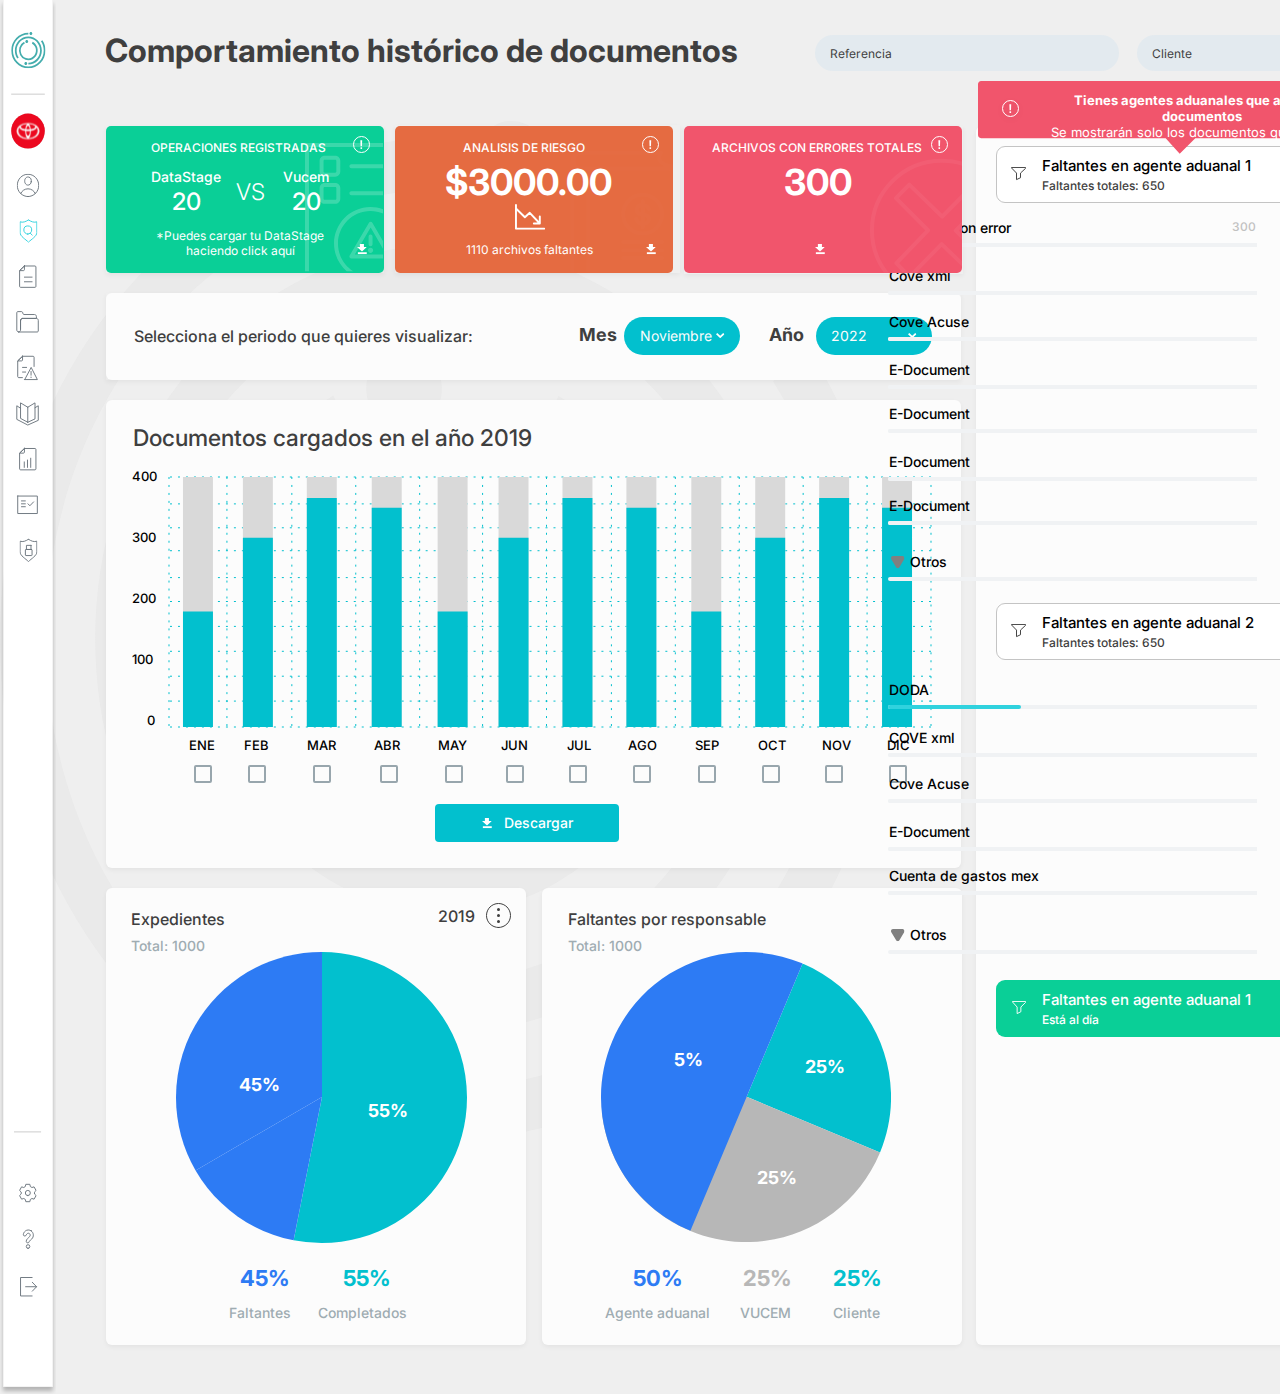
==== index.html @ d98078b0 "Updates" ====
<!DOCTYPE html><html><head><meta charset="utf-8"><meta name="viewport" content="initial-scale=1, width=device-width"><link rel="stylesheet" href="index.653c7f22.css"><link rel="stylesheet" href="index.390c871b.css"><link rel="stylesheet" href="https://fonts.googleapis.com/css2?family=Inter:wght@300;400;500;700&display=swap"></head><body> <div class="comportamiento-historico"> <img class="logo-fondo-icon" alt src="logo-fondo.e79cb5a1.svg"> <img class="moleculenavigation-drawer-icon" alt src="moleculenavigation-drawer.df54825b.svg"> <div class="rectangle-parent"> <div class="group-child"></div> <b class="mes">Mes</b> <div class="group-item"></div> <div class="group-inner"></div> <div class="noviembre">Noviembre</div> <img class="isolation-mode-icon" alt src="isolation-mode.5a60eb8f.svg"> <img class="isolation-mode-icon1" alt src="isolation-mode.5a60eb8f.svg"> <div class="div">2022</div> <b class="ao">Año</b> <div class="selecciona-el-periodo"> Selecciona el periodo que quieres visualizar: </div> </div> <div class="comportamiento-historico-child"></div> <div class="comportamiento-historico-item"></div> <div class="comportamiento-historico-inner"></div> <img class="group-icon" alt src="group-1000002364.824ec498.svg"> <div class="rectangle-div"></div> <div class="rectangle-group"> <div class="group-child1"></div> <img class="isolation-mode-icon2" alt src="isolation-mode1.f5ae2f3a.svg"> <img class="group-child2" alt src="group-1000002362.fb6d9d15.svg"> <div class="archivos-con-error">400</div> <div class="div2">300</div> <div class="div3">200</div> <div class="div4">100</div> <div class="div5">0</div> <div class="ene">ENE</div> <div class="feb">feb</div> <div class="mar">mar</div> <div class="abr">abr</div> <div class="may">may</div> <div class="descargar">Descargar</div> <div class="jun">jun</div> <div class="jul">jul</div> <div class="ago">ago</div> <div class="sep">sep</div> <div class="oct">oct</div> <div class="nov">nov</div> <div class="dic">dic</div> <div class="group-child3"></div> <div class="group-child4"></div> <div class="group-child5"></div> <div class="group-child6"></div> <div class="group-child7"></div> <div class="group-child8"></div> <div class="group-child9"></div> <div class="group-child10"></div> <div class="group-child11"></div> <div class="group-child12"></div> <div class="group-child13"></div> <div class="group-child14"></div> <div class="group-child15"></div> </div> <img class="isolation-mode-icon3" alt src="isolation-mode2.e21c428b.svg"> <b class="b">45%</b> <b class="b1">5%</b> <b class="b2">25%</b> <b class="b3">25%</b> <b class="b4">55%</b> <div class="parent"> <b class="b5">50%</b> <b class="b6">25%</b> <b class="b7">25%</b> <div class="agente-aduanal">Agente aduanal</div> <div class="vucem">VUCEM</div> <div class="cliente">Cliente</div> </div> <div class="group"> <b class="b8">45%</b> <b class="b9">55%</b> <div class="agente-aduanal">Faltantes</div> <div class="completados">Completados</div> </div> <div class="expedientes">Expedientes</div> <div class="faltantes-por-responsable">Faltantes por responsable</div> <div class="total-1000">Total: 1000</div> <div class="total-10001">Total: 1000</div> <div class="new-symbol-2-parent"> <img class="new-symbol-2" alt src="new-symbol-2.51bd54cf.svg"> <div class="div6">300</div> <div class="archivos-con-error-parent"> <div class="archivos-con-error">Archivos con error</div> <img class="vector-icon" alt src="vector-20.5d64fb43.svg"> <img class="group-child16" alt src="vector-21.d5eb3abe.svg"> </div> <div class="doda-parent"> <div class="archivos-con-error">DODA</div> <img class="vector-icon" alt src="vector-20.5d64fb43.svg"> <img class="group-child18" alt src="vector-211.3820659b.svg"> </div> <div class="cove-acuse-parent"> <div class="archivos-con-error">Cove Acuse</div> <img class="vector-icon" alt src="vector-20.5d64fb43.svg"> <img class="group-child16" alt src="vector-212.df379a11.svg"> </div> <div class="cove-acuse-group"> <div class="archivos-con-error">Cove Acuse</div> <img class="vector-icon" alt src="vector-20.5d64fb43.svg"> <img class="group-child16" alt src="vector-212.df379a11.svg"> </div> <div class="e-document-parent"> <div class="archivos-con-error">E-Document</div> <img class="vector-icon" alt src="vector-20.5d64fb43.svg"> <img class="group-child16" alt src="vector-212.df379a11.svg"> </div> <div class="cuenta-de-gastos-mex-parent"> <div class="archivos-con-error">Cuenta de gastos mex</div> <img class="vector-icon" alt src="vector-20.5d64fb43.svg"> <img class="group-child16" alt src="vector-212.df379a11.svg"> </div> <div class="e-document-group"> <div class="archivos-con-error">E-Document</div> <img class="vector-icon" alt src="vector-20.5d64fb43.svg"> <img class="group-child16" alt src="vector-212.df379a11.svg"> </div> <div class="group-parent"> <img class="group-child29" alt src="group-1000002376.f6138ea1.svg"> <div class="otros">Otros</div> <img class="group-child30" alt src="vector-20.5d64fb43.svg"> </div> <div class="group-container"> <img class="group-child29" alt src="group-1000002376.f6138ea1.svg"> <div class="otros">Otros</div> <img class="group-child30" alt src="vector-20.5d64fb43.svg"> </div> <div class="cove-xml-parent"> <div class="archivos-con-error">Cove xml</div> <img class="vector-icon" alt src="vector-20.5d64fb43.svg"> <img class="group-child16" alt src="vector-212.df379a11.svg"> </div> <div class="cove-xml-group"> <div class="archivos-con-error">COVE xml</div> <img class="vector-icon" alt src="vector-20.5d64fb43.svg"> <img class="group-child16" alt src="vector-212.df379a11.svg"> </div> <div class="e-document-container"> <div class="archivos-con-error">E-Document</div> <img class="vector-icon" alt src="vector-20.5d64fb43.svg"> <img class="group-child16" alt src="vector-212.df379a11.svg"> </div> <div class="group-div"> <div class="archivos-con-error">E-Document</div> <img class="vector-icon" alt src="vector-20.5d64fb43.svg"> <img class="group-child16" alt src="vector-212.df379a11.svg"> </div> <div class="e-document-parent1"> <div class="archivos-con-error">E-Document</div> <img class="vector-icon" alt src="vector-20.5d64fb43.svg"> <img class="group-child16" alt src="vector-212.df379a11.svg"> </div> </div> <div class="documentos-cargados-en"> Documentos cargados en el año 2019 </div> <div class="frame-parent"> <div class="wrapper"> <div class="datastage">2019</div> </div> <img class="layer-10-icon" alt src="layer-10.475f1322.svg"> </div> <div class="moleculecardoperaciones-regi"> <div class="rectangle-container"> <div class="group-child43"></div> <img class="group-child44" alt src="group-1000002359.9cd42674.svg"> <div class="isolation-mode"> <img class="new-symbol-1" alt src="new-symbol-1.5f36f04e.svg"> </div> <div class="frame-group"> <div class="operaciones-registradas-parent"> <div class="operaciones-registradas">operaciones registradas</div> <div class="frame-container"> <div class="frame-div"> <div class="datastage-parent"> <div class="datastage">DataStage</div> <div class="div8">20</div> </div> <div class="vs">VS</div> </div> <div class="datastage-parent"> <div class="datastage">Vucem</div> <div class="div8">20</div> </div> </div> </div> <div class="puedes-cargar-tu-container"> <p class="puedes-cargar-tu">*Puedes cargar tu DataStage</p> <p class="puedes-cargar-tu">haciendo click aquí</p> </div> </div> <img class="isolation-mode-icon4" alt src="isolation-mode3.e0774b83.svg"> </div> </div> <div class="moleculeagente-aduanalitem"> <img class="isolation-mode-icon5" alt> <div class="moleculeagente-aduanalitem-child"></div> <div class="vector-parent"> <img class="vector-icon1" alt src="vector.a9aad606.svg"> <div class="frame-parent1"> <div class="frame-parent2"> <div class="faltantes-en-agente-aduanal-1-parent"> <div class="datastage">Faltantes en agente aduanal 1</div> <div class="faltantes-totales-650">Faltantes totales: 650</div> </div> <div class="div10">80%</div> </div> <img class="symbol-editing-mode-icon" alt src="symbol-editing-mode.547e6ba6.svg"> </div> </div> <img class="new-symbol-11" alt src="new-symbol-1.5f36f04e.svg"> </div> <div class="isolation-mode1"> <img class="vector-icon2" alt src="vector1.0c8d5113.svg"> <div class="group-parent1"> <img class="group-child45" alt src="group-1000002355.77ada35c.svg"> <div class="tienes-agentes-aduanales-container"> <p class="puedes-cargar-tu"> <b>Tienes agentes aduanales que adeudan documentos</b> </p> <p class="puedes-cargar-tu"> Se mostrarán solo los documentos que adeudan </p> </div> </div> </div> <div class="moleculeagente-aduanalitem1"> <img class="isolation-mode-icon5" alt> <div class="moleculeagente-aduanalitem-item"></div> <div class="vector-group"> <img class="vector-icon3" alt src="vector2.eb79e89e.svg"> <div class="frame-parent3"> <div class="frame-wrapper"> <div class="faltantes-en-agente-aduanal-1-parent"> <div class="datastage">Faltantes en agente aduanal 1</div> <div class="est-al-da">Está al día</div> </div> </div> <img class="symbol-editing-mode-icon1" alt src="symbol-editing-mode1.3e89d37f.svg"> </div> </div> <img class="new-symbol-11" alt src="new-symbol-11.70303b11.svg"> </div> <div class="moleculeagente-aduanalitem2"> <img class="isolation-mode-icon5" alt> <div class="moleculeagente-aduanalitem-child"></div> <div class="vector-parent"> <img class="vector-icon1" alt src="vector.a9aad606.svg"> <div class="frame-parent1"> <div class="frame-parent2"> <div class="faltantes-en-agente-aduanal-1-parent"> <div class="datastage">Faltantes en agente aduanal 2</div> <div class="faltantes-totales-650">Faltantes totales: 650</div> </div> <div class="div10">50%</div> </div> <img class="symbol-editing-mode-icon" alt src="symbol-editing-mode.547e6ba6.svg"> </div> </div> <img class="new-symbol-11" alt src="new-symbol-2.51bd54cf.svg"> </div> <div class="moleculecardanalisis-de-ries"> <div class="rectangle-parent1"> <div class="group-child46"></div> <img class="isolation-mode-icon8" alt src="isolation-mode4.0135f612.svg"> <div class="analisis-de-riesgo">analisis de riesgo</div> <div class="archivos-faltantes">1110 archivos faltantes</div> <img class="isolation-mode-icon9" alt src="isolation-mode3.e0774b83.svg"> <img class="isolation-mode-icon10" alt src="isolation-mode5.037cd72f.svg"> </div> <img class="group-icon1" alt src="group.2ee50f63.svg"> <b class="b10">$3000.00</b> </div> <div class="moleculecardarchivos-con-err"> <div class="rectangle-container"> <div class="rectangle-parent2"> <div class="group-child47"></div> <img class="isolation-mode-icon11" alt src="isolation-mode4.0135f612.svg"> <div class="archivos-con-errores">archivos con errores totales</div> <img class="isolation-mode-icon9" alt src="isolation-mode3.e0774b83.svg"> </div> <b class="b11">300</b> <img class="group-icon2" alt src="group1.dbb8f8ea.svg"> </div> </div> <div class="comportamiento-historico-child1"></div> <b class="comportamiento-histrico-de">Comportamiento histórico de documentos</b> <div class="referencia-parent"> <div class="referencia">Referencia</div> <img class="atomfindersearch-icon" alt src="atomfindersearch-icon.225d5815.svg"> </div> <div class="cliente-parent"> <div class="referencia">Cliente</div> <img class="atomfindersearch-icon" alt src="atomfindersearch-icon.225d5815.svg"> </div> </div> </body></html>
---- index.653c7f22.css ----
body{margin:0;line-height:normal}:root{--font-inter:Inter;--font-size-xs:12px;--font-size-17xl:36px;--font-size-base:16px;--font-size-mini:15px;--font-size-smi:13px;--font-size-5xl:24px;--font-size-sm:14px;--font-size-4xl:23px;--font-size-3xl:22px;--font-size-lg:18px;--color-aliceblue:#e3eaef;--color-darkslategray:#3f3f3f;--color-white:#fff;--color-black:#000;--color-silver-100:#c4c4c4;--color-mediumseagreen:#0acf97;--color-darkgray-100:#9facb2;--color-darkgray-200:#98a6ad;--color-darkturquoise:#02c0ce;--color-royalblue:#2d7bf4;--color-gray:#fcfcfc;--gap-10xs:3px;--gap-base:16px;--gap-11xs:2px;--padding-7xs:6px;--padding-mini:15px;--br-31xl:50px;--br-8xs:5px;--br-4xs:9px;--br-9xs:4px;--br-11xs:2px;--br-7xs:6px;--br-lgi:19px;--sombra-en-componentes:0px 2px 5px #0000000d}
/*# sourceMappingURL=index.653c7f22.css.map */
---- index.390c871b.css ----
.logo-fondo-icon{height:73.08%;width:69.58%;max-width:100%;max-height:100%;opacity:.41;position:absolute;inset:8.68% 30.42% 18.24% 0;overflow:hidden}.group-child,.moleculenavigation-drawer-icon{width:56px;height:1394px;position:absolute;top:0;left:0}.group-child{border-radius:var(--br-7xs);background-color:var(--color-gray);width:855px;height:87px}.mes{position:absolute;top:31px;left:473px}.group-inner,.group-item{border-radius:var(--br-lgi);background-color:var(--color-darkturquoise);width:116px;height:38px;position:absolute;top:24px;left:518px}.group-inner{left:710px}.noviembre{font-size:var(--font-size-sm);color:var(--color-gray);position:absolute;top:34px;left:534px}.isolation-mode-icon,.isolation-mode-icon1{width:9.41px;height:6.12px;position:absolute;top:40px;left:610px;overflow:hidden}.isolation-mode-icon1{left:802px}.ao,.div{position:absolute}.div{font-size:var(--font-size-sm);color:var(--color-gray);top:34px;left:725px}.ao{top:31px;left:663px}.selecciona-el-periodo{font-size:var(--font-size-base);font-weight:500;position:absolute;top:33px;left:28px}.rectangle-parent{box-shadow:var(--sombra-en-componentes);width:855px;height:87px;color:var(--color-darkslategray);position:absolute;top:293px;left:106px}.comportamiento-historico-child,.comportamiento-historico-inner,.comportamiento-historico-item{border-radius:var(--br-7xs);background-color:var(--color-gray);box-shadow:var(--sombra-en-componentes);width:855px;height:468px;position:absolute;top:400px;left:106px}.comportamiento-historico-inner,.comportamiento-historico-item{width:420px;height:457px;top:888px}.comportamiento-historico-inner{left:542px}.group-icon,.rectangle-div{width:291.06px;height:291.07px;position:absolute;top:952px;left:601px}.rectangle-div{border-radius:var(--br-7xs);background-color:var(--color-gray);box-shadow:var(--sombra-en-componentes);width:420px;height:1219px;top:126px;left:976px}.group-child1{border-radius:var(--br-9xs);background-color:var(--color-darkturquoise);width:184px;height:38px;position:absolute;top:336px;left:303px}.group-child2,.isolation-mode-icon2{width:9.87px;height:11.07px;position:absolute;top:350px;left:350px;overflow:hidden}.group-child2{height:67.38%;width:95.5%;max-width:100%;max-height:100%;inset:2.01% -.06% 30.61% 4.56%}.div2,.div3,.div4{font-weight:500;position:absolute;top:61px;left:0}.div3,.div4{top:122px}.div4{top:183px}.div5{top:244px;left:15px}.div5,.ene,.feb{font-weight:500;position:absolute}.ene{top:269px;left:57px}.feb{left:112px}.abr,.feb,.mar{text-transform:uppercase;top:269px}.mar{font-weight:500;position:absolute;left:175px}.abr{left:242px}.abr,.descargar,.may{font-weight:500;position:absolute}.may{text-transform:uppercase;top:269px;left:306px}.descargar{font-size:var(--font-size-sm);color:var(--color-white);top:346px;left:372px}.ago,.dic,.jul,.jun,.nov,.oct,.sep{text-transform:uppercase;font-weight:500;position:absolute;top:269px;left:369px}.ago,.dic,.jul,.nov,.oct,.sep{left:435px}.ago,.dic,.nov,.oct,.sep{left:496px}.dic,.nov,.oct,.sep{left:563px}.dic,.nov,.oct{left:626px}.dic,.nov{left:690px}.dic{left:755px}.group-child3,.group-child4{border-radius:var(--br-11xs);border:2px solid var(--color-darkgray-200);box-sizing:border-box;width:18px;height:18px;position:absolute;top:297px;left:62px}.group-child4{left:116px}.group-child10,.group-child11,.group-child12,.group-child13,.group-child14,.group-child5,.group-child6,.group-child7,.group-child8,.group-child9{border-radius:var(--br-11xs);border:2px solid var(--color-darkgray-200);box-sizing:border-box;width:18px;height:18px;position:absolute;top:297px;left:181px}.group-child10,.group-child11,.group-child12,.group-child13,.group-child14,.group-child6,.group-child7,.group-child8,.group-child9{left:248px}.group-child10,.group-child11,.group-child12,.group-child13,.group-child14,.group-child7,.group-child8,.group-child9{left:313px}.group-child10,.group-child11,.group-child12,.group-child13,.group-child14,.group-child8,.group-child9{left:374px}.group-child10,.group-child11,.group-child12,.group-child13,.group-child14,.group-child9{left:437px}.group-child10,.group-child11,.group-child12,.group-child13,.group-child14{left:501px}.group-child11,.group-child12,.group-child13,.group-child14{left:566px}.group-child12,.group-child13,.group-child14{left:630px}.group-child13,.group-child14{left:693px}.group-child14{left:757px}.group-child15{border-radius:var(--br-9xs);width:184px;height:38px;background-color:#0000;position:absolute;top:336px;left:303px}.rectangle-group{width:800px;height:374px;font-size:var(--font-size-smi);color:var(--color-black);position:absolute;top:468px;left:132px}.isolation-mode-icon3{width:291px;height:291px;position:absolute;top:952px;left:176px;overflow:hidden}.b,.b1,.b2,.b3,.b4{position:absolute;top:1074px;left:239px}.b1,.b2,.b3,.b4{top:1049px;left:674px}.b2,.b3,.b4{top:1167px;left:757px}.b3,.b4{top:1056px;left:805px}.b4{top:1100px;left:368px}.b5{color:var(--color-royalblue);left:28px}.b5,.b6,.b7{position:absolute;top:0}.b6{color:#b7b7b7;left:138px}.b7{color:var(--color-darkturquoise);left:228px}.agente-aduanal{position:absolute;left:0}.agente-aduanal,.cliente,.vucem{font-size:var(--font-size-sm);font-weight:500;top:39px}.vucem{position:absolute;left:135px}.cliente{left:228px}.b8,.b9,.cliente,.parent{position:absolute}.parent{width:276px;height:56px;font-size:var(--font-size-3xl);color:var(--color-darkgray-100);top:1265px;left:605px}.b8,.b9{color:var(--color-royalblue);top:0;left:11px}.b9{color:var(--color-darkturquoise);left:114px}.completados{font-size:var(--font-size-sm);font-weight:500;position:absolute;top:39px;left:89px}.group{width:179px;height:56px;font-size:var(--font-size-3xl);color:var(--color-darkgray-100);position:absolute;top:1265px;left:229px}.expedientes,.faltantes-por-responsable,.total-1000,.total-10001{font-size:var(--font-size-base);color:var(--color-darkslategray);font-weight:500;position:absolute;top:909px;left:131px}.faltantes-por-responsable,.total-1000,.total-10001{left:568px}.total-1000,.total-10001{font-size:var(--font-size-sm);color:var(--color-darkgray-100);top:937px;left:131px}.total-10001{left:568px}.new-symbol-2{height:1.51%;width:2.68%;max-width:100%;max-height:100%;position:absolute;inset:55.53% 1.39% 42.96% 95.92%;overflow:hidden}.archivos-con-error,.div6{font-weight:500;position:absolute;top:0}.div6{font-size:var(--font-size-xs);color:#c1c1c1;left:343px}.archivos-con-error{left:0}.group-child16,.vector-icon{width:369px;height:4px;position:absolute;top:24px;left:-1px}.group-child16{width:66px}.archivos-con-error-parent{width:368px;height:26px;position:absolute;top:0;left:0}.doda-parent,.group-child18{width:133px;height:4px;position:absolute;top:24px;left:-1px}.doda-parent{width:368px;height:26px;top:462px;left:0}.cove-acuse-group,.cove-acuse-parent,.e-document-parent{width:368px;height:26px;position:absolute;top:94px;left:0}.cove-acuse-group,.e-document-parent{top:556px}.e-document-parent{top:186px}.cuenta-de-gastos-mex-parent,.e-document-group,.group-child29{width:368px;height:26px;position:absolute;top:648px;left:0}.e-document-group,.group-child29{top:278px}.group-child29{width:14.44px;height:13.21px;top:3px;left:1px}.otros{font-weight:500;position:absolute;top:0;left:20px}.group-child30{width:369px;height:4px;position:absolute;top:24px;left:-2px}.group-container,.group-parent{width:367px;height:26px;position:absolute;top:334px;left:1px}.group-container{top:707px}.cove-xml-group,.cove-xml-parent{width:368px;height:26px;position:absolute;top:48px;left:0}.cove-xml-group{top:510px}.e-document-container,.e-document-parent1,.group-div{width:368px;height:26px;position:absolute;top:142px;left:0}.e-document-parent1,.group-div{top:604px}.e-document-parent1{top:234px}.new-symbol-2-parent{height:52.58%;width:25.56%;font-size:var(--font-size-sm);color:var(--color-black);position:absolute;inset:15.71% 5% 31.71% 69.44%}.documentos-cargados-en{font-size:var(--font-size-4xl);color:var(--color-darkslategray);font-weight:500;position:absolute;top:424px;left:133px}.wrapper{flex-direction:row;justify-content:flex-start;align-items:center;display:flex}.layer-10-icon{width:25px;height:25px;flex-shrink:0;position:relative;overflow:hidden}.frame-parent{font-size:var(--font-size-base);color:var(--color-darkslategray);flex-direction:row;justify-content:center;align-items:center;gap:11px;display:flex;position:absolute;top:903px;left:438px}.group-child43{height:100%;width:99.96%;border-radius:var(--br-8xs);background-color:var(--color-mediumseagreen);position:absolute;inset:0 .04% 0 0}.group-child44{height:88.07%;width:28.44%;max-width:100%;max-height:100%;position:absolute;inset:11.56% 0 .36% 71.56%;overflow:hidden}.new-symbol-1{width:9.87px;height:11.07px;flex-shrink:0;position:relative;overflow:hidden}.isolation-mode{width:3.55%;flex-direction:row;justify-content:flex-start;align-items:flex-start;display:flex;position:absolute;top:calc(50% + 44.5px);left:90.26%;right:6.2%;overflow:hidden}.operaciones-registradas{text-transform:uppercase}.datastage,.div8,.operaciones-registradas{font-weight:500;position:relative}.div8{font-size:var(--font-size-5xl)}.datastage-parent{justify-content:flex-start;align-items:center;gap:var(--gap-11xs);flex-direction:column;display:flex}.vs{font-size:var(--font-size-4xl);font-weight:300;position:relative}.frame-div{flex-direction:row;justify-content:flex-start;align-items:center;gap:15px;display:flex}.frame-container,.operaciones-registradas-parent{justify-content:flex-start;align-items:flex-start;display:flex}.frame-container{font-size:var(--font-size-sm);flex-direction:row;gap:18px}.operaciones-registradas-parent{flex-direction:column;gap:13px}.puedes-cargar-tu{margin:0}.puedes-cargar-tu-container{text-align:center;position:relative}.frame-group{flex-direction:column;justify-content:flex-start;align-items:center;gap:12px;display:flex;position:absolute;top:14px;left:45px}.isolation-mode-icon4{height:11.56%;width:6.11%;max-width:100%;max-height:100%;position:absolute;inset:6.8% 5.07% 81.63% 88.82%;overflow:hidden}.rectangle-container{height:100%;width:100%;position:absolute;inset:0}.moleculecardoperaciones-regi{box-shadow:var(--sombra-en-componentes);width:278.1px;height:147px;font-size:var(--font-size-xs);position:absolute;top:126px;left:106px}.isolation-mode-icon5{height:25.11%;width:3.91%;max-width:100%;max-height:100%;position:absolute;inset:38.6% 92.19% 36.3% 3.91%;overflow:hidden}.moleculeagente-aduanalitem-child{height:100%;width:100%;border-radius:var(--br-4xs);background-color:var(--color-white);border:1px solid var(--color-silver-100);box-sizing:border-box;position:absolute;inset:0}.vector-icon1{width:15px;height:14.31px;position:absolute;top:17px;left:-.5px}.faltantes-totales-650{font-size:var(--font-size-xs);color:var(--color-darkslategray);font-weight:500;position:relative}.faltantes-en-agente-aduanal-1-parent{justify-content:flex-start;align-items:flex-start;gap:var(--gap-10xs);flex-direction:column;display:flex;position:absolute;top:0;left:0}.div10{font-size:var(--font-size-base);font-weight:500;position:absolute;top:8.5px;left:250px}.frame-parent2{width:284px;height:36px;position:absolute;top:6px;left:0}.symbol-editing-mode-icon{width:35px;height:48px;position:absolute;top:0;left:300px;overflow:hidden}.frame-parent1{width:335px;height:48px;position:absolute;top:0;left:30px}.new-symbol-11,.vector-parent{height:84.21%;width:95.05%;position:absolute;inset:7.02% .91% 8.77% 4.04%}.new-symbol-11{height:19.42%;width:2.57%;max-width:100%;max-height:100%;inset:40.35% 4.46% 40.23% 92.97%;overflow:hidden}.moleculeagente-aduanalitem{width:384px;height:57px;font-size:var(--font-size-mini);color:var(--color-black);position:absolute;top:146px;left:996px}.group-child45,.vector-icon2{height:99.99%;width:100%;max-width:100%;max-height:100%;position:absolute;inset:0 0 .01%;overflow:hidden}.group-child45{height:84.38%;width:7.34%;inset:15.63% 94.02% 0 -1.36%}.group-parent1,.tienes-agentes-aduanales-container{position:absolute;top:0;left:8.7%}.group-parent1{height:43.98%;width:88.46%;inset:15.12% 5.77% 40.9%}.isolation-mode1{width:416px;height:72.76px;text-align:center;font-size:var(--font-size-smi);position:absolute;top:81px;left:978px;overflow:hidden}.moleculeagente-aduanalitem-item{height:100%;width:100%;border-radius:var(--br-4xs);background-color:var(--color-mediumseagreen);position:absolute;inset:0}.vector-icon3{width:15px;height:14.31px;position:relative}.est-al-da{font-size:var(--font-size-xs);font-weight:500;position:relative}.frame-wrapper{width:284px;height:36px;position:relative}.symbol-editing-mode-icon1{width:35px;height:48px;flex-shrink:0;position:relative;overflow:hidden}.frame-parent3,.vector-group{justify-content:flex-start;align-items:center;gap:var(--gap-base);flex-direction:row;display:flex}.vector-group{height:84.21%;width:95.05%;position:absolute;inset:7.02% .91% 8.77% 4.04%}.moleculeagente-aduanalitem1,.moleculeagente-aduanalitem2{width:384px;height:57px;font-size:var(--font-size-mini);position:absolute;top:980px;left:996px}.moleculeagente-aduanalitem2{color:var(--color-black);top:603px}.group-child46{height:100%;width:100%;border-radius:var(--br-8xs);background-color:#e56b41;position:absolute;inset:0}.isolation-mode-icon8{height:7.53%;width:3.55%;max-width:100%;max-height:100%;position:absolute;inset:80.27% 6.16% 12.2% 90.29%;overflow:hidden}.analisis-de-riesgo{text-transform:uppercase;font-weight:500;position:absolute;top:9.52%;left:24.46%}.archivos-faltantes{text-align:center;position:absolute;top:78.91%;left:25.54%}.isolation-mode-icon10,.isolation-mode-icon9{height:11.56%;width:6.12%;max-width:100%;max-height:100%;position:absolute;inset:6.8% 5.04% 81.63% 88.85%;overflow:hidden}.isolation-mode-icon10{height:17.57%;width:11.23%;inset:53.06% 45.61% 29.37% 43.17%}.group-icon1,.rectangle-parent1{height:99.32%;width:97.49%;position:absolute;inset:.68% 2.51% 0 0}.group-icon1{height:98.99%;width:39.63%;max-width:100%;max-height:100%;opacity:.1;top:1.35%;bottom:-.34%;left:57.86%;overflow:hidden}.b10{font-size:var(--font-size-17xl);position:absolute;top:23.65%;left:17.53%}.moleculecardanalisis-de-ries{box-shadow:var(--sombra-en-componentes);width:285.16px;height:148px;font-size:var(--font-size-xs);position:absolute;top:125px;left:395px}.group-child47{height:100%;width:100%;border-radius:var(--br-8xs);background-color:#f1556c;position:absolute;inset:0}.isolation-mode-icon11{height:7.53%;width:3.55%;max-width:100%;max-height:100%;position:absolute;inset:80.27% 49.33% 12.2% 47.12%;overflow:hidden}.archivos-con-errores{text-transform:uppercase;font-weight:500;position:absolute;top:9.52%;left:10.07%}.rectangle-parent2{height:99.66%;width:99.75%;position:absolute;inset:0 .25% .34% 0}.b11{font-size:var(--font-size-17xl);position:absolute;top:23.05%;left:35.88%}.group-icon2{height:99.32%;width:49.05%;max-width:100%;max-height:100%;opacity:.5;position:absolute;inset:.68% 0 0 50.95%;overflow:hidden}.moleculecardarchivos-con-err{box-shadow:var(--sombra-en-componentes);width:278.71px;height:147.5px;font-size:var(--font-size-xs);position:absolute;top:126px;left:684px}.comportamiento-historico-child1{width:59px;height:20px;background-color:#d9d9d9;position:absolute;top:273px;left:1581px}.comportamiento-histrico-de{color:var(--color-darkslategray);width:679px;align-items:center;font-size:32px;display:flex;position:absolute;top:31px;left:105px}.referencia{position:relative}.atomfindersearch-icon{width:24px;height:24px;position:relative}.cliente-parent,.referencia-parent{border-radius:var(--br-31xl);background-color:var(--color-aliceblue);width:304px;padding:var(--padding-7xs)var(--padding-mini);box-sizing:border-box;font-size:var(--font-size-xs);color:var(--color-darkslategray);flex-direction:row;justify-content:flex-start;align-items:center;gap:317px;display:flex;position:absolute;top:35px;left:815px;overflow:hidden}.cliente-parent{width:262px;gap:326px;left:1137px}.comportamiento-historico{width:100%;height:1394px;text-align:left;font-size:var(--font-size-lg);color:var(--color-white);font-family:var(--font-inter);background-color:#efefef;position:relative;overflow:hidden}
/*# sourceMappingURL=index.390c871b.css.map */
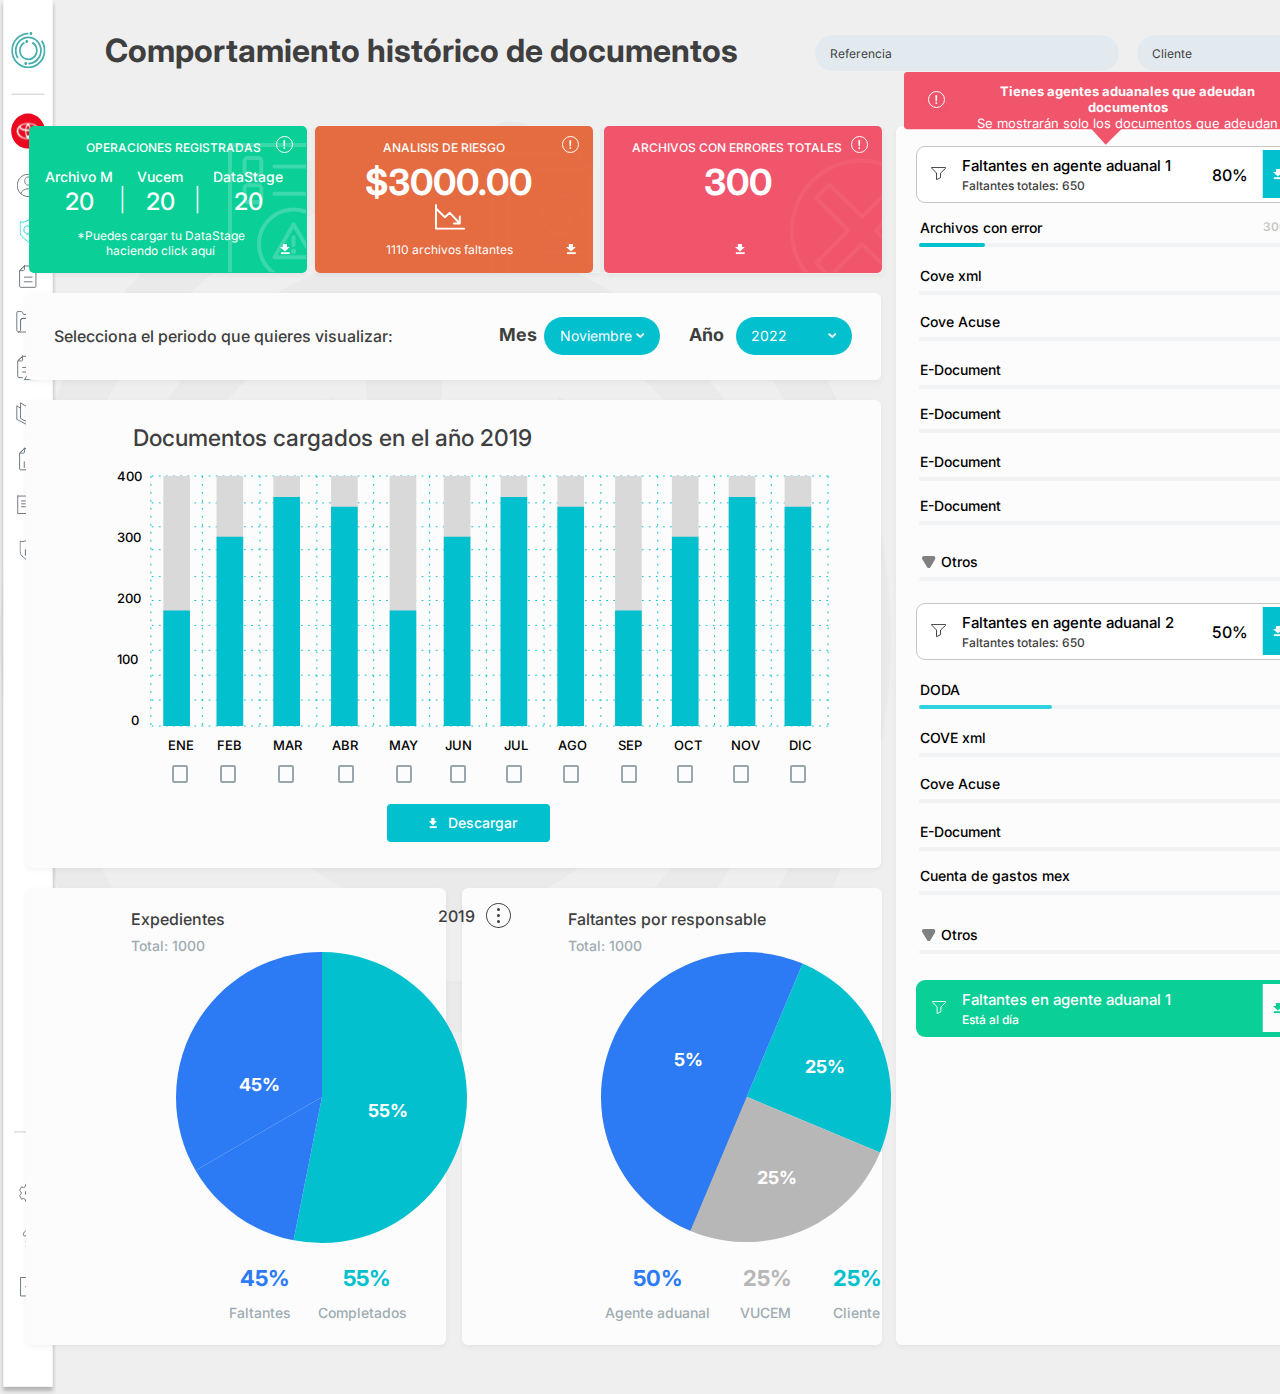
==== commit 71fe84ea: "Updates" ====
--- a/index.html
+++ b/index.html
@@ -1 +1 @@
-<!DOCTYPE html><html><head><meta charset="utf-8"><meta name="viewport" content="initial-scale=1, width=device-width"><link rel="stylesheet" href="index.653c7f22.css"><link rel="stylesheet" href="index.390c871b.css"><link rel="stylesheet" href="https://fonts.googleapis.com/css2?family=Inter:wght@300;400;500;700&display=swap"></head><body> <div class="comportamiento-historico"> <img class="logo-fondo-icon" alt src="logo-fondo.e79cb5a1.svg"> <img class="moleculenavigation-drawer-icon" alt src="moleculenavigation-drawer.df54825b.svg"> <div class="rectangle-parent"> <div class="group-child"></div> <b class="mes">Mes</b> <div class="group-item"></div> <div class="group-inner"></div> <div class="noviembre">Noviembre</div> <img class="isolation-mode-icon" alt src="isolation-mode.5a60eb8f.svg"> <img class="isolation-mode-icon1" alt src="isolation-mode.5a60eb8f.svg"> <div class="div">2022</div> <b class="ao">Año</b> <div class="selecciona-el-periodo"> Selecciona el periodo que quieres visualizar: </div> </div> <div class="comportamiento-historico-child"></div> <div class="comportamiento-historico-item"></div> <div class="comportamiento-historico-inner"></div> <img class="group-icon" alt src="group-1000002364.824ec498.svg"> <div class="rectangle-div"></div> <div class="rectangle-group"> <div class="group-child1"></div> <img class="isolation-mode-icon2" alt src="isolation-mode1.f5ae2f3a.svg"> <img class="group-child2" alt src="group-1000002362.fb6d9d15.svg"> <div class="archivos-con-error">400</div> <div class="div2">300</div> <div class="div3">200</div> <div class="div4">100</div> <div class="div5">0</div> <div class="ene">ENE</div> <div class="feb">feb</div> <div class="mar">mar</div> <div class="abr">abr</div> <div class="may">may</div> <div class="descargar">Descargar</div> <div class="jun">jun</div> <div class="jul">jul</div> <div class="ago">ago</div> <div class="sep">sep</div> <div class="oct">oct</div> <div class="nov">nov</div> <div class="dic">dic</div> <div class="group-child3"></div> <div class="group-child4"></div> <div class="group-child5"></div> <div class="group-child6"></div> <div class="group-child7"></div> <div class="group-child8"></div> <div class="group-child9"></div> <div class="group-child10"></div> <div class="group-child11"></div> <div class="group-child12"></div> <div class="group-child13"></div> <div class="group-child14"></div> <div class="group-child15"></div> </div> <img class="isolation-mode-icon3" alt src="isolation-mode2.e21c428b.svg"> <b class="b">45%</b> <b class="b1">5%</b> <b class="b2">25%</b> <b class="b3">25%</b> <b class="b4">55%</b> <div class="parent"> <b class="b5">50%</b> <b class="b6">25%</b> <b class="b7">25%</b> <div class="agente-aduanal">Agente aduanal</div> <div class="vucem">VUCEM</div> <div class="cliente">Cliente</div> </div> <div class="group"> <b class="b8">45%</b> <b class="b9">55%</b> <div class="agente-aduanal">Faltantes</div> <div class="completados">Completados</div> </div> <div class="expedientes">Expedientes</div> <div class="faltantes-por-responsable">Faltantes por responsable</div> <div class="total-1000">Total: 1000</div> <div class="total-10001">Total: 1000</div> <div class="new-symbol-2-parent"> <img class="new-symbol-2" alt src="new-symbol-2.51bd54cf.svg"> <div class="div6">300</div> <div class="archivos-con-error-parent"> <div class="archivos-con-error">Archivos con error</div> <img class="vector-icon" alt src="vector-20.5d64fb43.svg"> <img class="group-child16" alt src="vector-21.d5eb3abe.svg"> </div> <div class="doda-parent"> <div class="archivos-con-error">DODA</div> <img class="vector-icon" alt src="vector-20.5d64fb43.svg"> <img class="group-child18" alt src="vector-211.3820659b.svg"> </div> <div class="cove-acuse-parent"> <div class="archivos-con-error">Cove Acuse</div> <img class="vector-icon" alt src="vector-20.5d64fb43.svg"> <img class="group-child16" alt src="vector-212.df379a11.svg"> </div> <div class="cove-acuse-group"> <div class="archivos-con-error">Cove Acuse</div> <img class="vector-icon" alt src="vector-20.5d64fb43.svg"> <img class="group-child16" alt src="vector-212.df379a11.svg"> </div> <div class="e-document-parent"> <div class="archivos-con-error">E-Document</div> <img class="vector-icon" alt src="vector-20.5d64fb43.svg"> <img class="group-child16" alt src="vector-212.df379a11.svg"> </div> <div class="cuenta-de-gastos-mex-parent"> <div class="archivos-con-error">Cuenta de gastos mex</div> <img class="vector-icon" alt src="vector-20.5d64fb43.svg"> <img class="group-child16" alt src="vector-212.df379a11.svg"> </div> <div class="e-document-group"> <div class="archivos-con-error">E-Document</div> <img class="vector-icon" alt src="vector-20.5d64fb43.svg"> <img class="group-child16" alt src="vector-212.df379a11.svg"> </div> <div class="group-parent"> <img class="group-child29" alt src="group-1000002376.f6138ea1.svg"> <div class="otros">Otros</div> <img class="group-child30" alt src="vector-20.5d64fb43.svg"> </div> <div class="group-container"> <img class="group-child29" alt src="group-1000002376.f6138ea1.svg"> <div class="otros">Otros</div> <img class="group-child30" alt src="vector-20.5d64fb43.svg"> </div> <div class="cove-xml-parent"> <div class="archivos-con-error">Cove xml</div> <img class="vector-icon" alt src="vector-20.5d64fb43.svg"> <img class="group-child16" alt src="vector-212.df379a11.svg"> </div> <div class="cove-xml-group"> <div class="archivos-con-error">COVE xml</div> <img class="vector-icon" alt src="vector-20.5d64fb43.svg"> <img class="group-child16" alt src="vector-212.df379a11.svg"> </div> <div class="e-document-container"> <div class="archivos-con-error">E-Document</div> <img class="vector-icon" alt src="vector-20.5d64fb43.svg"> <img class="group-child16" alt src="vector-212.df379a11.svg"> </div> <div class="group-div"> <div class="archivos-con-error">E-Document</div> <img class="vector-icon" alt src="vector-20.5d64fb43.svg"> <img class="group-child16" alt src="vector-212.df379a11.svg"> </div> <div class="e-document-parent1"> <div class="archivos-con-error">E-Document</div> <img class="vector-icon" alt src="vector-20.5d64fb43.svg"> <img class="group-child16" alt src="vector-212.df379a11.svg"> </div> </div> <div class="documentos-cargados-en"> Documentos cargados en el año 2019 </div> <div class="frame-parent"> <div class="wrapper"> <div class="datastage">2019</div> </div> <img class="layer-10-icon" alt src="layer-10.475f1322.svg"> </div> <div class="moleculecardoperaciones-regi"> <div class="rectangle-container"> <div class="group-child43"></div> <img class="group-child44" alt src="group-1000002359.9cd42674.svg"> <div class="isolation-mode"> <img class="new-symbol-1" alt src="new-symbol-1.5f36f04e.svg"> </div> <div class="frame-group"> <div class="operaciones-registradas-parent"> <div class="operaciones-registradas">operaciones registradas</div> <div class="frame-container"> <div class="frame-div"> <div class="datastage-parent"> <div class="datastage">DataStage</div> <div class="div8">20</div> </div> <div class="vs">VS</div> </div> <div class="datastage-parent"> <div class="datastage">Vucem</div> <div class="div8">20</div> </div> </div> </div> <div class="puedes-cargar-tu-container"> <p class="puedes-cargar-tu">*Puedes cargar tu DataStage</p> <p class="puedes-cargar-tu">haciendo click aquí</p> </div> </div> <img class="isolation-mode-icon4" alt src="isolation-mode3.e0774b83.svg"> </div> </div> <div class="moleculeagente-aduanalitem"> <img class="isolation-mode-icon5" alt> <div class="moleculeagente-aduanalitem-child"></div> <div class="vector-parent"> <img class="vector-icon1" alt src="vector.a9aad606.svg"> <div class="frame-parent1"> <div class="frame-parent2"> <div class="faltantes-en-agente-aduanal-1-parent"> <div class="datastage">Faltantes en agente aduanal 1</div> <div class="faltantes-totales-650">Faltantes totales: 650</div> </div> <div class="div10">80%</div> </div> <img class="symbol-editing-mode-icon" alt src="symbol-editing-mode.547e6ba6.svg"> </div> </div> <img class="new-symbol-11" alt src="new-symbol-1.5f36f04e.svg"> </div> <div class="isolation-mode1"> <img class="vector-icon2" alt src="vector1.0c8d5113.svg"> <div class="group-parent1"> <img class="group-child45" alt src="group-1000002355.77ada35c.svg"> <div class="tienes-agentes-aduanales-container"> <p class="puedes-cargar-tu"> <b>Tienes agentes aduanales que adeudan documentos</b> </p> <p class="puedes-cargar-tu"> Se mostrarán solo los documentos que adeudan </p> </div> </div> </div> <div class="moleculeagente-aduanalitem1"> <img class="isolation-mode-icon5" alt> <div class="moleculeagente-aduanalitem-item"></div> <div class="vector-group"> <img class="vector-icon3" alt src="vector2.eb79e89e.svg"> <div class="frame-parent3"> <div class="frame-wrapper"> <div class="faltantes-en-agente-aduanal-1-parent"> <div class="datastage">Faltantes en agente aduanal 1</div> <div class="est-al-da">Está al día</div> </div> </div> <img class="symbol-editing-mode-icon1" alt src="symbol-editing-mode1.3e89d37f.svg"> </div> </div> <img class="new-symbol-11" alt src="new-symbol-11.70303b11.svg"> </div> <div class="moleculeagente-aduanalitem2"> <img class="isolation-mode-icon5" alt> <div class="moleculeagente-aduanalitem-child"></div> <div class="vector-parent"> <img class="vector-icon1" alt src="vector.a9aad606.svg"> <div class="frame-parent1"> <div class="frame-parent2"> <div class="faltantes-en-agente-aduanal-1-parent"> <div class="datastage">Faltantes en agente aduanal 2</div> <div class="faltantes-totales-650">Faltantes totales: 650</div> </div> <div class="div10">50%</div> </div> <img class="symbol-editing-mode-icon" alt src="symbol-editing-mode.547e6ba6.svg"> </div> </div> <img class="new-symbol-11" alt src="new-symbol-2.51bd54cf.svg"> </div> <div class="moleculecardanalisis-de-ries"> <div class="rectangle-parent1"> <div class="group-child46"></div> <img class="isolation-mode-icon8" alt src="isolation-mode4.0135f612.svg"> <div class="analisis-de-riesgo">analisis de riesgo</div> <div class="archivos-faltantes">1110 archivos faltantes</div> <img class="isolation-mode-icon9" alt src="isolation-mode3.e0774b83.svg"> <img class="isolation-mode-icon10" alt src="isolation-mode5.037cd72f.svg"> </div> <img class="group-icon1" alt src="group.2ee50f63.svg"> <b class="b10">$3000.00</b> </div> <div class="moleculecardarchivos-con-err"> <div class="rectangle-container"> <div class="rectangle-parent2"> <div class="group-child47"></div> <img class="isolation-mode-icon11" alt src="isolation-mode4.0135f612.svg"> <div class="archivos-con-errores">archivos con errores totales</div> <img class="isolation-mode-icon9" alt src="isolation-mode3.e0774b83.svg"> </div> <b class="b11">300</b> <img class="group-icon2" alt src="group1.dbb8f8ea.svg"> </div> </div> <div class="comportamiento-historico-child1"></div> <b class="comportamiento-histrico-de">Comportamiento histórico de documentos</b> <div class="referencia-parent"> <div class="referencia">Referencia</div> <img class="atomfindersearch-icon" alt src="atomfindersearch-icon.225d5815.svg"> </div> <div class="cliente-parent"> <div class="referencia">Cliente</div> <img class="atomfindersearch-icon" alt src="atomfindersearch-icon.225d5815.svg"> </div> </div> </body></html>+<!DOCTYPE html><html><head><meta charset="utf-8"><meta name="viewport" content="initial-scale=1, width=device-width"><link rel="stylesheet" href="comportamiento-historico.23c548e2.css"><link rel="stylesheet" href="index.4d51b967.css"><link rel="stylesheet" href="https://fonts.googleapis.com/css2?family=Inter:wght@300;400;500;600;700&display=swap"></head><body> <div class="comportamiento-historico"> <img class="logo-fondo-icon" alt src="logo-fondo.e79cb5a1.svg"> <img class="moleculenavigation-drawer-icon" alt src="moleculenavigation-drawer.9d5386b7.svg"> <div class="rectangle-parent"> <div class="group-child"></div> <b class="mes">Mes</b> <div class="group-item"></div> <div class="group-inner"></div> <div class="noviembre">Noviembre</div> <img class="isolation-mode-icon" alt src="isolation-mode.5a60eb8f.svg"> <img class="isolation-mode-icon1" alt src="isolation-mode.5a60eb8f.svg"> <div class="div">2022</div> <b class="ao">Año</b> <div class="selecciona-el-periodo"> Selecciona el periodo que quieres visualizar: </div> </div> <div class="comportamiento-historico-child"></div> <div class="comportamiento-historico-item"></div> <div class="comportamiento-historico-inner"></div> <img class="group-icon" alt src="group-1000002364.a15f52fd.svg"> <div class="rectangle-group"> <div class="rectangle-div"></div> <img class="isolation-mode-icon2" alt src="isolation-mode1.4ea3c216.svg"> <img class="group-child1" alt src="group-1000002362.fb6d9d15.svg"> <div class="div1">400</div> <div class="div2">300</div> <div class="div3">200</div> <div class="div4">100</div> <div class="div5">0</div> <div class="ene">ENE</div> <div class="feb">feb</div> <div class="mar">mar</div> <div class="abr">abr</div> <div class="may">may</div> <div class="descargar">Descargar</div> <div class="jun">jun</div> <div class="jul">jul</div> <div class="ago">ago</div> <div class="sep">sep</div> <div class="oct">oct</div> <div class="nov">nov</div> <div class="dic">dic</div> <div class="group-child2"></div> <div class="group-child3"></div> <div class="group-child4"></div> <div class="group-child5"></div> <div class="group-child6"></div> <div class="group-child7"></div> <div class="group-child8"></div> <div class="group-child9"></div> <div class="group-child10"></div> <div class="group-child11"></div> <div class="group-child12"></div> <div class="group-child13"></div> <div class="group-child14"></div> </div> <img class="isolation-mode-icon3" alt src="isolation-mode2.e21c428b.svg"> <b class="b">45%</b> <b class="b1">5%</b> <b class="b2">25%</b> <b class="b3">25%</b> <b class="b4">55%</b> <div class="parent"> <b class="b5">50%</b> <b class="b6">25%</b> <b class="b7">25%</b> <div class="agente-aduanal">Agente aduanal</div> <div class="vucem">VUCEM</div> <div class="cliente">Cliente</div> </div> <div class="group"> <b class="b8">45%</b> <b class="b9">55%</b> <div class="agente-aduanal">Faltantes</div> <div class="completados">Completados</div> </div> <div class="expedientes">Expedientes</div> <div class="faltantes-por-responsable">Faltantes por responsable</div> <div class="total-1000">Total: 1000</div> <div class="total-10001">Total: 1000</div> <div class="documentos-cargados-en"> Documentos cargados en el año 2019 </div> <div class="frame-parent"> <div class="wrapper"> <div class="faltantes-en-agente">2019</div> </div> <img class="layer-10-icon" alt src="layer-10.475f1322.svg"> </div> <div class="rectangle-container"> <div class="group-child15"></div> <div class="new-symbol-2-parent"> <img class="new-symbol-2" alt src="new-symbol-2.8d04ea40.svg"> <div class="div7">300</div> <div class="archivos-con-error-parent"> <div class="archivos-con-error">Archivos con error</div> <img class="vector-icon" alt src="vector-20.67fac019.svg"> <img class="group-child16" alt src="vector-21.d5eb3abe.svg"> </div> <div class="doda-parent"> <div class="archivos-con-error">DODA</div> <img class="vector-icon" alt src="vector-20.67fac019.svg"> <img class="group-child18" alt src="vector-211.3820659b.svg"> </div> <div class="cove-acuse-parent"> <div class="archivos-con-error">Cove Acuse</div> <img class="vector-icon" alt src="vector-20.67fac019.svg"> <img class="group-child16" alt src="vector-212.df379a11.svg"> </div> <div class="cove-acuse-group"> <div class="archivos-con-error">Cove Acuse</div> <img class="vector-icon" alt src="vector-20.67fac019.svg"> <img class="group-child16" alt src="vector-212.df379a11.svg"> </div> <div class="e-document-parent"> <div class="archivos-con-error">E-Document</div> <img class="vector-icon" alt src="vector-20.67fac019.svg"> <img class="group-child16" alt src="vector-212.df379a11.svg"> </div> <div class="cuenta-de-gastos-mex-parent"> <div class="archivos-con-error">Cuenta de gastos mex</div> <img class="vector-icon" alt src="vector-20.67fac019.svg"> <img class="group-child16" alt src="vector-212.df379a11.svg"> </div> <div class="e-document-group"> <div class="archivos-con-error">E-Document</div> <img class="vector-icon" alt src="vector-20.67fac019.svg"> <img class="group-child16" alt src="vector-212.df379a11.svg"> </div> <div class="group-parent"> <img class="group-child29" alt src="group-1000002376.f6138ea1.svg"> <div class="otros">Otros</div> <img class="group-child30" alt src="vector-20.67fac019.svg"> </div> <div class="group-container"> <img class="group-child29" alt src="group-1000002376.f6138ea1.svg"> <div class="otros">Otros</div> <img class="group-child30" alt src="vector-20.67fac019.svg"> </div> <div class="cove-xml-parent"> <div class="archivos-con-error">Cove xml</div> <img class="vector-icon" alt src="vector-20.67fac019.svg"> <img class="group-child16" alt src="vector-212.df379a11.svg"> </div> <div class="cove-xml-group"> <div class="archivos-con-error">COVE xml</div> <img class="vector-icon" alt src="vector-20.67fac019.svg"> <img class="group-child16" alt src="vector-212.df379a11.svg"> </div> <div class="e-document-container"> <div class="archivos-con-error">E-Document</div> <img class="vector-icon" alt src="vector-20.67fac019.svg"> <img class="group-child16" alt src="vector-212.df379a11.svg"> </div> <div class="group-div"> <div class="archivos-con-error">E-Document</div> <img class="vector-icon" alt src="vector-20.67fac019.svg"> <img class="group-child16" alt src="vector-212.df379a11.svg"> </div> <div class="e-document-parent1"> <div class="archivos-con-error">E-Document</div> <img class="vector-icon" alt src="vector-20.67fac019.svg"> <img class="group-child16" alt src="vector-212.df379a11.svg"> </div> </div> <div class="moleculeagente-aduanalitem"> <img class="isolation-mode-icon4" alt> <div class="moleculeagente-aduanalitem-child"></div> <div class="vector-parent"> <img class="vector-icon1" alt src="vector.a9aad606.svg"> <div class="frame-group"> <div class="frame-container"> <div class="faltantes-en-agente-aduanal-1-parent"> <div class="faltantes-en-agente"> Faltantes en agente aduanal 1 </div> <div class="faltantes-totales-650"> Faltantes totales: 650 </div> </div> <div class="div8">80%</div> </div> <img class="symbol-editing-mode-icon" alt src="symbol-editing-mode.547e6ba6.svg"> </div> </div> <img class="new-symbol-1" alt src="new-symbol-1.5f36f04e.svg"> </div> <div class="moleculeagente-aduanalitem1"> <img class="isolation-mode-icon4" alt> <div class="moleculeagente-aduanalitem-item"></div> <div class="vector-group"> <img class="vector-icon2" alt src="vector2.eb79e89e.svg"> <div class="frame-div"> <div class="frame-wrapper"> <div class="faltantes-en-agente-aduanal-1-parent"> <div class="faltantes-en-agente"> Faltantes en agente aduanal 1 </div> <div class="est-al-da">Está al día</div> </div> </div> <img class="symbol-editing-mode-icon1" alt src="symbol-editing-mode1.3e89d37f.svg"> </div> </div> <img class="new-symbol-1" alt src="new-symbol-11.797efee2.svg"> </div> <div class="moleculeagente-aduanalitem2"> <img class="isolation-mode-icon4" alt> <div class="moleculeagente-aduanalitem-child"></div> <div class="vector-parent"> <img class="vector-icon1" alt src="vector.a9aad606.svg"> <div class="frame-group"> <div class="frame-container"> <div class="faltantes-en-agente-aduanal-1-parent"> <div class="faltantes-en-agente"> Faltantes en agente aduanal 2 </div> <div class="faltantes-totales-650"> Faltantes totales: 650 </div> </div> <div class="div8">50%</div> </div> <img class="symbol-editing-mode-icon" alt src="symbol-editing-mode.547e6ba6.svg"> </div> </div> <img class="new-symbol-1" alt src="new-symbol-2.8d04ea40.svg"> </div> </div> <div class="moleculecardanalisis-de-ries"> <div class="rectangle-parent1"> <div class="group-child43"></div> <img class="isolation-mode-icon7" alt src="isolation-mode4.0135f612.svg"> <div class="analisis-de-riesgo">analisis de riesgo</div> <div class="archivos-faltantes">1110 archivos faltantes</div> <img class="isolation-mode-icon8" alt src="isolation-mode3.e0774b83.svg"> <img class="isolation-mode-icon9" alt src="isolation-mode5.037cd72f.svg"> </div> <img class="group-icon1" alt src="group.2ee50f63.svg"> <b class="b10">$3000.00</b> </div> <div class="moleculecardarchivos-con-err"> <div class="group-parent1"> <div class="rectangle-parent2"> <div class="group-child44"></div> <img class="isolation-mode-icon10" alt src="isolation-mode4.0135f612.svg"> <div class="archivos-con-errores">archivos con errores totales</div> <img class="isolation-mode-icon8" alt src="isolation-mode3.e0774b83.svg"> </div> <b class="b11">300</b> <img class="group-icon2" alt src="group1.6bfac70f.svg"> </div> </div> <b class="comportamiento-histrico-de">Comportamiento histórico de documentos</b> <div class="referencia-parent"> <div class="referencia">Referencia</div> <img class="atomfindersearch-icon" alt src="atomfindersearch-icon.9156fb79.svg"> </div> <div class="cliente-parent"> <div class="referencia">Cliente</div> <img class="atomfindersearch-icon" alt src="atomfindersearch-icon.9156fb79.svg"> </div> <div class="atominformativosburbujasmol"> <div class="group-parent1"> <div class="group-child45"></div> <img class="group-child46" alt src="group-1000002359.9cd42674.svg"> <div class="isolation-mode"> <img class="new-symbol-13" alt src="new-symbol-1.5f36f04e.svg"> </div> <div class="frame-parent3"> <div class="operaciones-registradas-parent"> <div class="operaciones-registradas">operaciones registradas</div> <div class="container"> <div class="div10">|</div> <div class="vucem-parent"> <div class="faltantes-en-agente">Vucem</div> <div class="div11">20</div> </div> </div> <div class="div12">|</div> <div class="datastage-parent"> <div class="faltantes-en-agente">DataStage</div> <div class="div11">20</div> </div> </div> <div class="puedes-cargar-tu-container"> <p class="puedes-cargar-tu">*Puedes cargar tu DataStage</p> <p class="puedes-cargar-tu">haciendo click aquí</p> </div> </div> <img class="isolation-mode-icon12" alt src="isolation-mode3.e0774b83.svg"> </div> <div class="archivo-m">Archivo M</div> <div class="div14">20</div> </div> <div class="isolation-mode1"> <img class="vector-icon4" alt src="vector1.0c8d5113.svg"> <div class="group-parent2"> <img class="group-child47" alt src="group-1000002355.77ada35c.svg"> <div class="tienes-agentes-aduanales-container"> <p class="puedes-cargar-tu"> <b>Tienes agentes aduanales que adeudan documentos</b> </p> <p class="puedes-cargar-tu"> Se mostrarán solo los documentos que adeudan </p> </div> </div> </div> </div> </body></html>--- a/comportamiento-historico.23c548e2.css
+++ b/comportamiento-historico.23c548e2.css
@@ -0,0 +1,2 @@
+body{margin:0;line-height:normal}:root{--font-inter:Inter;--font-size-smi:13px;--font-size-5xl:24px;--font-size-sm:14px;--font-size-xs:12px;--font-size-4xl:23px;--font-size-13xl:32px;--font-size-17xl:36px;--font-size-base:16px;--font-size-mini:15px;--font-size-3xl:22px;--font-size-lg:18px;--color-whitesmoke:#efefef;--color-white:#fff;--color-mediumseagreen:#0acf97;--color-aliceblue:#e3eaef;--color-darkslategray:#3f3f3f;--color-indianred:#f1556c;--color-coral:#e56b41;--color-black:#000;--color-silver-100:#c4c4c4;--color-silver-200:#c1c1c1;--color-silver-300:#b7b7b7;--color-gray:#fcfcfc;--color-darkgray-100:#9facb2;--color-darkgray-200:#98a6ad;--color-darkturquoise:#02c0ce;--color-darkturquoise-100:#02c0ce00;--color-royalblue:#2d7bf4;--color-gainsboro-100:#ddd;--color-gainsboro-200:#d9d9d900;--icon-color:#6c757d;--gap-11xs:2px;--gap-307xl:326px;--gap-298xl:317px;--gap-10xs:3px;--gap-base:16px;--gap-2xs:11px;--gap-xs:12px;--gap-smi:13px;--gap-lg:18px;--gap-mini:15px;--padding-7xs:6px;--padding-mini:15px;--padding-5xl:24px;--br-8xs:5px;--br-31xl:50px;--br-4xs:9px;--br-7xs:6px;--br-9xs:4px;--br-11xs:2px;--br-lgi:19px;--bubbles:0px 4px 4px #00000040,0px 2px 5px #0000000d}
+/*# sourceMappingURL=comportamiento-historico.23c548e2.css.map */
--- a/index.4d51b967.css
+++ b/index.4d51b967.css
@@ -0,0 +1,2 @@
+.logo-fondo-icon{height:73.08%;width:69.58%;max-width:100%;max-height:100%;opacity:.41;position:absolute;inset:8.68% 30.42% 18.24% 0;overflow:hidden}.moleculenavigation-drawer-icon{width:56px;height:1394px;position:absolute;top:0;left:0}.group-child{height:100%;border-radius:var(--br-7xs);background-color:var(--color-gray);width:855px;position:absolute;top:0;bottom:0;left:calc(50% - 427.5px)}.mes{position:absolute;top:35.63%;left:calc(50% + 45.5px)}.group-inner,.group-item{height:43.68%;border-radius:var(--br-lgi);background-color:var(--color-darkturquoise);width:116px;position:absolute;top:27.59%;bottom:28.74%;left:calc(50% + 90.5px)}.group-inner{left:calc(50% + 282.5px)}.noviembre{font-size:var(--font-size-sm);color:var(--color-gray);position:absolute;top:39.08%;left:calc(50% + 106.5px)}.isolation-mode-icon,.isolation-mode-icon1{height:7.03%;max-height:100%;width:9.41px;position:absolute;top:45.98%;bottom:46.99%;left:calc(50% + 182.5px);overflow:hidden}.isolation-mode-icon1{left:calc(50% + 374.5px)}.ao,.div{position:absolute}.div{font-size:var(--font-size-sm);color:var(--color-gray);top:39.08%;left:calc(50% + 297.5px)}.ao{top:35.63%;left:calc(50% + 235.5px)}.selecciona-el-periodo{font-size:var(--font-size-base);font-weight:500;position:absolute;top:37.93%;left:calc(50% - 399.5px)}.rectangle-parent{height:6.24%;width:855px;color:var(--color-darkslategray);position:absolute;top:21.02%;bottom:72.74%;left:calc(50% - 614px);box-shadow:0 2px 5px #0000000d}.comportamiento-historico-child,.comportamiento-historico-inner,.comportamiento-historico-item{height:33.57%;border-radius:var(--br-7xs);background-color:var(--color-gray);width:855px;position:absolute;top:28.69%;bottom:37.73%;left:calc(50% - 614px);box-shadow:0 2px 5px #0000000d}.comportamiento-historico-inner,.comportamiento-historico-item{height:32.78%;width:420px;top:63.7%;bottom:3.52%}.comportamiento-historico-inner{left:calc(50% - 178px)}.group-icon,.rectangle-div{width:291.06px;height:291.07px;position:absolute;top:952px;left:601px}.rectangle-div{height:10.16%;width:23%;border-radius:var(--br-9xs);background-color:var(--color-darkturquoise);inset:89.84% 39.13% 0 37.88%}.group-child1,.isolation-mode-icon2{height:2.96%;width:1.23%;max-width:100%;max-height:100%;position:absolute;inset:93.58% 55.02% 3.46% 43.75%;overflow:hidden}.group-child1{height:67.38%;width:95.5%;inset:2.01% -.06% 30.61% 4.56%}.div1,.div2,.div3,.div4{font-weight:500;position:absolute;top:0;left:0}.div2,.div3,.div4{top:16.31%}.div3,.div4{top:32.62%}.div4{top:48.93%}.div5{top:65.24%;left:1.88%}.div5,.ene,.feb{font-weight:500;position:absolute}.ene{top:71.93%;left:7.13%}.feb{left:14%}.abr,.feb,.mar{text-transform:uppercase;top:71.93%}.mar{font-weight:500;position:absolute;left:21.88%}.abr{left:30.25%}.abr,.descargar,.may{font-weight:500;position:absolute}.may{text-transform:uppercase;top:71.93%;left:38.25%}.descargar{font-size:var(--font-size-sm);color:var(--color-white);top:92.51%;left:46.5%}.ago,.dic,.jul,.jun,.nov,.oct,.sep{text-transform:uppercase;font-weight:500;position:absolute;top:71.93%;left:46.13%}.ago,.dic,.jul,.nov,.oct,.sep{left:54.38%}.ago,.dic,.nov,.oct,.sep{left:62%}.dic,.nov,.oct,.sep{left:70.38%}.dic,.nov,.oct{left:78.25%}.dic,.nov{left:86.25%}.dic{left:94.38%}.group-child10,.group-child11,.group-child12,.group-child13,.group-child2,.group-child3,.group-child4,.group-child5,.group-child6,.group-child7,.group-child8,.group-child9{height:4.81%;width:2.25%;border-radius:var(--br-11xs);border:2px solid var(--color-darkgray-200);box-sizing:border-box;position:absolute;inset:79.41% 90% 15.78% 7.75%}.group-child10,.group-child11,.group-child12,.group-child13,.group-child3,.group-child4,.group-child5,.group-child6,.group-child7,.group-child8,.group-child9{left:14.5%;right:83.25%}.group-child10,.group-child11,.group-child12,.group-child13,.group-child4,.group-child5,.group-child6,.group-child7,.group-child8,.group-child9{left:22.63%;right:75.13%}.group-child10,.group-child11,.group-child12,.group-child13,.group-child5,.group-child6,.group-child7,.group-child8,.group-child9{left:31%;right:66.75%}.group-child10,.group-child11,.group-child12,.group-child13,.group-child6,.group-child7,.group-child8,.group-child9{left:39.13%;right:58.63%}.group-child10,.group-child11,.group-child12,.group-child13,.group-child7,.group-child8,.group-child9{left:46.75%;right:51%}.group-child10,.group-child11,.group-child12,.group-child13,.group-child8,.group-child9{left:54.63%;right:43.13%}.group-child10,.group-child11,.group-child12,.group-child13,.group-child9{left:62.63%;right:35.13%}.group-child10,.group-child11,.group-child12,.group-child13{left:70.75%;right:27%}.group-child11,.group-child12,.group-child13{left:78.75%;right:19%}.group-child12,.group-child13{left:86.63%;right:11.13%}.group-child13{left:94.63%;right:3.13%}.group-child14{height:10.16%;width:23%;border-radius:var(--br-9xs);background-color:var(--color-gainsboro-200);position:absolute;inset:89.84% 39.13% 0 37.88%}.rectangle-group{height:26.83%;width:55.56%;font-size:var(--font-size-smi);color:var(--color-black);position:absolute;inset:33.57% 35.28% 39.6% 9.17%}.isolation-mode-icon3{width:291px;height:291px;position:absolute;top:952px;left:176px;overflow:hidden}.b,.b1,.b2{position:absolute;top:1074px;left:239px}.b1,.b2{top:1049px;left:674px}.b2{top:1167px;left:757px}.b3,.b4,.b5,.b6,.b7{position:absolute;top:1056px;left:805px}.b4,.b5,.b6,.b7{top:1100px;left:368px}.b5,.b6,.b7{color:var(--color-royalblue);top:0;left:28px}.b6,.b7{color:var(--color-silver-300);left:138px}.b7{color:var(--color-darkturquoise);left:228px}.agente-aduanal{position:absolute;left:0}.agente-aduanal,.cliente,.vucem{font-size:var(--font-size-sm);font-weight:500;top:39px}.vucem{position:absolute;left:135px}.cliente{left:228px}.b8,.b9,.cliente,.parent{position:absolute}.parent{width:276px;height:56px;font-size:var(--font-size-3xl);color:var(--color-darkgray-100);top:1265px;left:605px}.b8,.b9{color:var(--color-royalblue);top:0;left:11px}.b9{color:var(--color-darkturquoise);left:114px}.completados{font-size:var(--font-size-sm);font-weight:500;position:absolute;top:39px;left:89px}.group{width:179px;height:56px;font-size:var(--font-size-3xl);color:var(--color-darkgray-100);position:absolute;top:1265px;left:229px}.expedientes,.faltantes-por-responsable{font-size:var(--font-size-base);color:var(--color-darkslategray);font-weight:500;position:absolute;top:909px;left:131px}.faltantes-por-responsable{left:568px}.documentos-cargados-en,.total-1000,.total-10001{font-size:var(--font-size-sm);color:var(--color-darkgray-100);font-weight:500;position:absolute;top:937px;left:131px}.documentos-cargados-en,.total-10001{left:568px}.documentos-cargados-en{font-size:var(--font-size-4xl);color:var(--color-darkslategray);top:424px;left:133px}.wrapper{flex-direction:row;justify-content:flex-start;align-items:center;display:flex}.layer-10-icon{width:25px;height:25px;flex-shrink:0;position:relative;overflow:hidden}.frame-parent{justify-content:center;align-items:center;gap:var(--gap-2xs);font-size:var(--font-size-base);color:var(--color-darkslategray);flex-direction:row;display:flex;position:absolute;top:903px;left:438px}.group-child15{height:100%;border-radius:var(--br-7xs);background-color:var(--color-gray);width:420px;position:absolute;top:0;bottom:0;left:calc(50% - 210px);box-shadow:0 2px 5px #0000000d}.new-symbol-2{height:1.51%;max-height:100%;width:9.87px;position:absolute;top:55.53%;bottom:42.96%;left:calc(50% + 169px);overflow:hidden}.archivos-con-error,.div7{font-weight:500;position:absolute;top:0}.div7{font-size:var(--font-size-xs);color:var(--color-silver-200);left:calc(50% + 159px)}.archivos-con-error{left:calc(50% - 184px)}.group-child16,.vector-icon{height:15.38%;max-height:100%;width:369px;position:absolute;top:92.31%;bottom:-7.69%;left:calc(50% - 185px)}.group-child16{width:66px}.archivos-con-error-parent,.group-child18{height:3.55%;width:368px;position:absolute;top:0;bottom:96.45%;left:calc(50% - 184px)}.group-child18{height:15.38%;max-height:100%;width:133px;top:92.31%;bottom:-7.69%;left:calc(50% - 185px)}.cove-acuse-group,.cove-acuse-parent,.doda-parent{height:3.55%;width:368px;position:absolute;top:63.03%;bottom:33.42%;left:calc(50% - 184px)}.cove-acuse-group,.cove-acuse-parent{top:12.82%;bottom:83.63%}.cove-acuse-group{top:75.85%;bottom:20.6%}.cuenta-de-gastos-mex-parent,.e-document-group,.e-document-parent,.group-child29{height:3.55%;width:368px;position:absolute;top:25.38%;bottom:71.08%;left:calc(50% - 184px)}.cuenta-de-gastos-mex-parent,.e-document-group,.group-child29{top:88.4%;bottom:8.05%}.e-document-group,.group-child29{top:37.93%;bottom:58.53%}.group-child29{height:50.81%;max-height:100%;width:14.44px;top:11.54%;bottom:37.65%;left:calc(50% - 182.5px)}.otros{font-weight:500;position:absolute;top:0;left:calc(50% - 163.5px)}.group-child30{height:15.38%;max-height:100%;width:369px;position:absolute;top:92.31%;bottom:-7.69%;left:calc(50% - 185.5px)}.group-container,.group-parent{height:3.55%;width:367px;position:absolute;top:45.57%;bottom:50.89%;left:calc(50% - 183px)}.group-container{top:96.45%;bottom:0}.cove-xml-group,.cove-xml-parent{height:3.55%;width:368px;position:absolute;top:6.55%;bottom:89.9%;left:calc(50% - 184px)}.cove-xml-group{top:69.58%;bottom:26.88%}.e-document-container,.e-document-parent1,.group-div,.new-symbol-2-parent{height:3.55%;width:368px;position:absolute;top:19.37%;bottom:77.08%;left:calc(50% - 184px)}.e-document-parent1,.group-div,.new-symbol-2-parent{top:82.4%;bottom:14.05%}.e-document-parent1,.new-symbol-2-parent{top:31.92%;bottom:64.53%}.new-symbol-2-parent{height:60.13%;font-size:var(--font-size-sm);top:7.63%;bottom:32.24%;left:calc(50% - 186px)}.isolation-mode-icon4{height:25.11%;width:3.91%;max-width:100%;max-height:100%;position:absolute;inset:38.6% 92.19% 36.3% 3.91%;overflow:hidden}.moleculeagente-aduanalitem-child{height:100%;width:100%;border-radius:var(--br-4xs);background-color:var(--color-white);border:1px solid var(--color-silver-100);box-sizing:border-box;position:absolute;inset:0}.vector-icon1{width:15px;height:14.31px;position:absolute;top:17px;left:-.5px}.faltantes-en-agente,.faltantes-totales-650{font-weight:500;position:relative}.faltantes-totales-650{font-size:var(--font-size-xs);color:var(--color-darkslategray)}.faltantes-en-agente-aduanal-1-parent{justify-content:flex-start;align-items:flex-start;gap:var(--gap-10xs);flex-direction:column;display:flex;position:absolute;top:0;left:0}.div8{font-size:var(--font-size-base);font-weight:500;position:absolute;top:8.5px;left:250px}.frame-container{width:284px;height:36px;position:absolute;top:6px;left:0}.symbol-editing-mode-icon{width:35px;height:48px;position:absolute;top:0;left:300px;overflow:hidden}.frame-group{width:335px;height:48px;position:absolute;top:0;left:30px}.new-symbol-1,.vector-parent{height:84.21%;width:95.05%;position:absolute;inset:7.02% .91% 8.77% 4.04%}.new-symbol-1{height:19.42%;width:2.57%;max-width:100%;max-height:100%;inset:40.35% 4.46% 40.23% 92.97%;overflow:hidden}.moleculeagente-aduanalitem{height:4.68%;width:384px;position:absolute;top:1.64%;bottom:93.68%;left:calc(50% - 190px)}.moleculeagente-aduanalitem-item{height:100%;width:100%;border-radius:var(--br-4xs);background-color:var(--color-mediumseagreen);position:absolute;inset:0}.vector-icon2{width:15px;height:14.31px;position:relative}.est-al-da{font-size:var(--font-size-xs);font-weight:500;position:relative}.frame-wrapper{width:284px;height:36px;position:relative}.symbol-editing-mode-icon1{width:35px;height:48px;flex-shrink:0;position:relative;overflow:hidden}.frame-div,.vector-group{justify-content:flex-start;align-items:center;gap:var(--gap-base);flex-direction:row;display:flex}.vector-group{height:84.21%;width:95.05%;position:absolute;inset:7.02% .91% 8.77% 4.04%}.moleculeagente-aduanalitem1,.moleculeagente-aduanalitem2{height:4.68%;width:384px;position:absolute;left:calc(50% - 190px)}.moleculeagente-aduanalitem1{color:var(--color-white);top:70.06%;bottom:25.27%}.moleculeagente-aduanalitem2{top:39.13%;bottom:56.19%}.rectangle-container{height:87.45%;width:420px;font-size:var(--font-size-mini);color:var(--color-black);position:absolute;top:9.04%;bottom:3.52%;left:calc(50% + 256px)}.group-child43{height:100%;width:100%;border-radius:var(--br-8xs);background-color:var(--color-coral);position:absolute;inset:0}.isolation-mode-icon7{height:7.53%;width:3.55%;max-width:100%;max-height:100%;position:absolute;inset:80.27% 6.16% 12.2% 90.29%;overflow:hidden}.analisis-de-riesgo{text-transform:uppercase;font-weight:500;position:absolute;top:9.52%;left:24.46%}.archivos-faltantes{text-align:center;position:absolute;top:78.91%;left:25.54%}.isolation-mode-icon8,.isolation-mode-icon9{height:11.56%;width:6.12%;max-width:100%;max-height:100%;position:absolute;inset:6.8% 5.04% 81.63% 88.85%;overflow:hidden}.isolation-mode-icon9{height:17.57%;width:11.23%;inset:53.06% 45.61% 29.37% 43.17%}.group-icon1,.rectangle-parent1{height:99.32%;width:97.49%;position:absolute;inset:.68% 2.51% 0 0}.group-icon1{height:98.99%;width:39.63%;max-width:100%;max-height:100%;opacity:.1;top:1.35%;bottom:-.34%;left:57.86%;overflow:hidden}.b10{font-size:var(--font-size-17xl);position:absolute;top:23.65%;left:17.53%}.moleculecardanalisis-de-ries{height:10.62%;width:285.16px;font-size:var(--font-size-xs);position:absolute;top:8.97%;bottom:80.42%;left:calc(50% - 325px);box-shadow:0 2px 5px #0000000d}.group-child44{height:100%;width:100%;border-radius:var(--br-8xs);background-color:var(--color-indianred);position:absolute;inset:0}.isolation-mode-icon10{height:7.53%;width:3.55%;max-width:100%;max-height:100%;position:absolute;inset:80.27% 49.33% 12.2% 47.12%;overflow:hidden}.archivos-con-errores{text-transform:uppercase;font-weight:500;position:absolute;top:9.52%;left:10.07%}.rectangle-parent2{height:99.66%;width:99.75%;position:absolute;inset:0 .25% .34% 0}.b11{font-size:var(--font-size-17xl);position:absolute;top:23.05%;left:35.88%}.group-icon2,.group-parent1{position:absolute;bottom:0;right:0}.group-icon2{height:99.32%;width:49.05%;max-width:100%;max-height:100%;opacity:.5;top:.68%;left:50.95%;overflow:hidden}.group-parent1{height:100%;width:100%;top:0;left:0}.moleculecardarchivos-con-err{height:10.58%;width:278.71px;font-size:var(--font-size-xs);position:absolute;top:9.04%;bottom:80.38%;left:calc(50% - 36px);box-shadow:0 2px 5px #0000000d}.comportamiento-histrico-de{font-size:var(--font-size-13xl);color:var(--color-darkslategray);width:679px;align-items:center;display:flex;position:absolute;top:31px;left:105px}.referencia{position:relative}.atomfindersearch-icon{width:24px;height:24px;position:relative}.cliente-parent,.referencia-parent{border-radius:var(--br-31xl);background-color:var(--color-aliceblue);width:304px;padding:var(--padding-7xs)var(--padding-mini);box-sizing:border-box;justify-content:flex-start;align-items:center;gap:var(--gap-298xl);font-size:var(--font-size-xs);color:var(--color-darkslategray);flex-direction:row;display:flex;position:absolute;top:35px;left:815px;overflow:hidden}.cliente-parent{width:262px;gap:var(--gap-307xl);left:1137px}.group-child45{height:100%;width:99.96%;border-radius:var(--br-8xs);background-color:var(--color-mediumseagreen);position:absolute;inset:0 .04% 0 0}.group-child46{height:88.07%;width:28.44%;max-width:100%;max-height:100%;position:absolute;inset:11.56% 0 .36% 71.56%;overflow:hidden}.new-symbol-13{width:9.87px;height:11.07px;flex-shrink:0;position:relative;overflow:hidden}.isolation-mode{width:3.55%;flex-direction:row;justify-content:flex-start;align-items:flex-start;display:flex;position:absolute;top:calc(50% + 44.5px);left:90.26%;right:6.2%;overflow:hidden}.operaciones-registradas{font-size:var(--font-size-xs);text-transform:uppercase;font-weight:500;position:absolute;top:0;left:-15px}.div10,.div11{position:relative}.div10{width:8px;height:12px;flex-shrink:0;font-weight:300;display:inline-block}.div11{font-size:var(--font-size-5xl);font-weight:500}.container,.vucem-parent{justify-content:flex-start;align-items:center;gap:var(--gap-11xs);display:flex}.vucem-parent{font-size:var(--font-size-sm);flex-direction:column;padding:0 7px 0 8px}.container{flex-direction:row;position:absolute;top:28px;left:18px}.div12{width:8px;height:27px;font-weight:300;display:inline-block;position:absolute;top:46px;left:93px}.datastage-parent{justify-content:flex-start;align-items:center;gap:var(--gap-11xs);font-size:var(--font-size-sm);flex-direction:column;display:flex;position:absolute;top:28px;left:112px}.operaciones-registradas-parent{width:172px;height:76px;position:absolute;top:0;left:0}.puedes-cargar-tu{margin:0}.puedes-cargar-tu-container{font-size:var(--font-size-xs);text-align:center;width:219px;display:inline-block;position:absolute;top:88px;left:-50px}.frame-parent3{width:172px;height:118px;position:absolute;top:14px;left:72px}.isolation-mode-icon12{height:11.56%;width:6.11%;max-width:100%;max-height:100%;position:absolute;inset:6.8% 5.07% 81.63% 88.82%;overflow:hidden}.archivo-m,.div14{font-size:var(--font-size-sm);font-weight:500;position:absolute;top:42px;left:16px}.div14{font-size:var(--font-size-5xl);top:61px;left:36px}.atominformativosburbujasmol{height:10.55%;width:278.1px;font-size:var(--font-size-4xl);position:absolute;top:9.04%;bottom:80.42%;left:calc(50% - 611px);box-shadow:0 2px 5px #0000000d}.group-child47,.vector-icon4{height:99.99%;width:100%;max-width:100%;max-height:100%;position:absolute;inset:0 0 .01%;overflow:hidden}.group-child47{height:84.38%;width:7.34%;inset:15.63% 94.02% 0 -1.36%}.group-parent2,.tienes-agentes-aduanales-container{position:absolute;top:0;left:8.7%}.group-parent2{height:43.98%;width:88.46%;inset:15.12% 5.77% 40.9%}.isolation-mode1{height:5.22%;width:416px;text-align:center;font-size:var(--font-size-smi);position:absolute;top:5.16%;bottom:89.62%;left:calc(50% + 264px);overflow:hidden}.comportamiento-historico{background-color:var(--color-whitesmoke);width:100%;height:1394px;text-align:left;font-size:var(--font-size-lg);color:var(--color-white);font-family:var(--font-inter);position:relative;overflow:hidden}
+/*# sourceMappingURL=index.4d51b967.css.map */
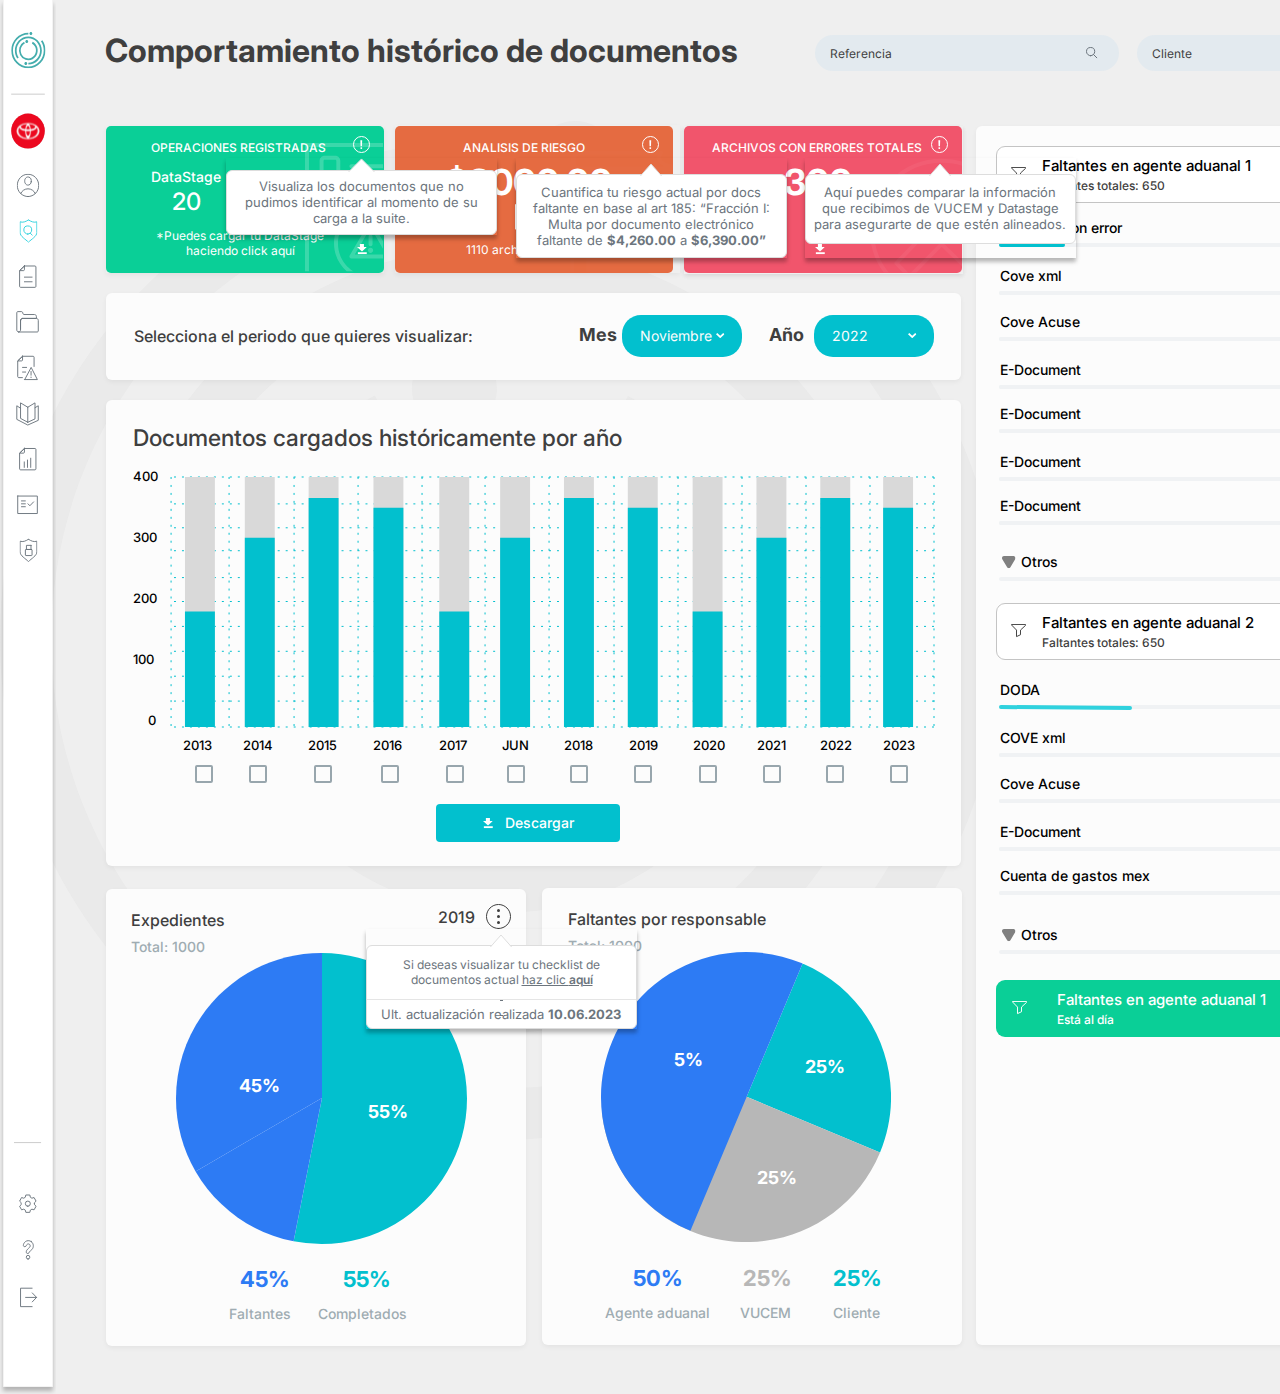
==== commit 04015662: "Updates" ====
--- a/index.html
+++ b/index.html
@@ -1 +1 @@
-<!DOCTYPE html><html><head><meta charset="utf-8"><meta name="viewport" content="initial-scale=1, width=device-width"><link rel="stylesheet" href="comportamiento-historico.23c548e2.css"><link rel="stylesheet" href="index.4d51b967.css"><link rel="stylesheet" href="https://fonts.googleapis.com/css2?family=Inter:wght@300;400;500;600;700&display=swap"></head><body> <div class="comportamiento-historico"> <img class="logo-fondo-icon" alt src="logo-fondo.e79cb5a1.svg"> <img class="moleculenavigation-drawer-icon" alt src="moleculenavigation-drawer.9d5386b7.svg"> <div class="rectangle-parent"> <div class="group-child"></div> <b class="mes">Mes</b> <div class="group-item"></div> <div class="group-inner"></div> <div class="noviembre">Noviembre</div> <img class="isolation-mode-icon" alt src="isolation-mode.5a60eb8f.svg"> <img class="isolation-mode-icon1" alt src="isolation-mode.5a60eb8f.svg"> <div class="div">2022</div> <b class="ao">Año</b> <div class="selecciona-el-periodo"> Selecciona el periodo que quieres visualizar: </div> </div> <div class="comportamiento-historico-child"></div> <div class="comportamiento-historico-item"></div> <div class="comportamiento-historico-inner"></div> <img class="group-icon" alt src="group-1000002364.a15f52fd.svg"> <div class="rectangle-group"> <div class="rectangle-div"></div> <img class="isolation-mode-icon2" alt src="isolation-mode1.4ea3c216.svg"> <img class="group-child1" alt src="group-1000002362.fb6d9d15.svg"> <div class="div1">400</div> <div class="div2">300</div> <div class="div3">200</div> <div class="div4">100</div> <div class="div5">0</div> <div class="ene">ENE</div> <div class="feb">feb</div> <div class="mar">mar</div> <div class="abr">abr</div> <div class="may">may</div> <div class="descargar">Descargar</div> <div class="jun">jun</div> <div class="jul">jul</div> <div class="ago">ago</div> <div class="sep">sep</div> <div class="oct">oct</div> <div class="nov">nov</div> <div class="dic">dic</div> <div class="group-child2"></div> <div class="group-child3"></div> <div class="group-child4"></div> <div class="group-child5"></div> <div class="group-child6"></div> <div class="group-child7"></div> <div class="group-child8"></div> <div class="group-child9"></div> <div class="group-child10"></div> <div class="group-child11"></div> <div class="group-child12"></div> <div class="group-child13"></div> <div class="group-child14"></div> </div> <img class="isolation-mode-icon3" alt src="isolation-mode2.e21c428b.svg"> <b class="b">45%</b> <b class="b1">5%</b> <b class="b2">25%</b> <b class="b3">25%</b> <b class="b4">55%</b> <div class="parent"> <b class="b5">50%</b> <b class="b6">25%</b> <b class="b7">25%</b> <div class="agente-aduanal">Agente aduanal</div> <div class="vucem">VUCEM</div> <div class="cliente">Cliente</div> </div> <div class="group"> <b class="b8">45%</b> <b class="b9">55%</b> <div class="agente-aduanal">Faltantes</div> <div class="completados">Completados</div> </div> <div class="expedientes">Expedientes</div> <div class="faltantes-por-responsable">Faltantes por responsable</div> <div class="total-1000">Total: 1000</div> <div class="total-10001">Total: 1000</div> <div class="documentos-cargados-en"> Documentos cargados en el año 2019 </div> <div class="frame-parent"> <div class="wrapper"> <div class="faltantes-en-agente">2019</div> </div> <img class="layer-10-icon" alt src="layer-10.475f1322.svg"> </div> <div class="rectangle-container"> <div class="group-child15"></div> <div class="new-symbol-2-parent"> <img class="new-symbol-2" alt src="new-symbol-2.8d04ea40.svg"> <div class="div7">300</div> <div class="archivos-con-error-parent"> <div class="archivos-con-error">Archivos con error</div> <img class="vector-icon" alt src="vector-20.67fac019.svg"> <img class="group-child16" alt src="vector-21.d5eb3abe.svg"> </div> <div class="doda-parent"> <div class="archivos-con-error">DODA</div> <img class="vector-icon" alt src="vector-20.67fac019.svg"> <img class="group-child18" alt src="vector-211.3820659b.svg"> </div> <div class="cove-acuse-parent"> <div class="archivos-con-error">Cove Acuse</div> <img class="vector-icon" alt src="vector-20.67fac019.svg"> <img class="group-child16" alt src="vector-212.df379a11.svg"> </div> <div class="cove-acuse-group"> <div class="archivos-con-error">Cove Acuse</div> <img class="vector-icon" alt src="vector-20.67fac019.svg"> <img class="group-child16" alt src="vector-212.df379a11.svg"> </div> <div class="e-document-parent"> <div class="archivos-con-error">E-Document</div> <img class="vector-icon" alt src="vector-20.67fac019.svg"> <img class="group-child16" alt src="vector-212.df379a11.svg"> </div> <div class="cuenta-de-gastos-mex-parent"> <div class="archivos-con-error">Cuenta de gastos mex</div> <img class="vector-icon" alt src="vector-20.67fac019.svg"> <img class="group-child16" alt src="vector-212.df379a11.svg"> </div> <div class="e-document-group"> <div class="archivos-con-error">E-Document</div> <img class="vector-icon" alt src="vector-20.67fac019.svg"> <img class="group-child16" alt src="vector-212.df379a11.svg"> </div> <div class="group-parent"> <img class="group-child29" alt src="group-1000002376.f6138ea1.svg"> <div class="otros">Otros</div> <img class="group-child30" alt src="vector-20.67fac019.svg"> </div> <div class="group-container"> <img class="group-child29" alt src="group-1000002376.f6138ea1.svg"> <div class="otros">Otros</div> <img class="group-child30" alt src="vector-20.67fac019.svg"> </div> <div class="cove-xml-parent"> <div class="archivos-con-error">Cove xml</div> <img class="vector-icon" alt src="vector-20.67fac019.svg"> <img class="group-child16" alt src="vector-212.df379a11.svg"> </div> <div class="cove-xml-group"> <div class="archivos-con-error">COVE xml</div> <img class="vector-icon" alt src="vector-20.67fac019.svg"> <img class="group-child16" alt src="vector-212.df379a11.svg"> </div> <div class="e-document-container"> <div class="archivos-con-error">E-Document</div> <img class="vector-icon" alt src="vector-20.67fac019.svg"> <img class="group-child16" alt src="vector-212.df379a11.svg"> </div> <div class="group-div"> <div class="archivos-con-error">E-Document</div> <img class="vector-icon" alt src="vector-20.67fac019.svg"> <img class="group-child16" alt src="vector-212.df379a11.svg"> </div> <div class="e-document-parent1"> <div class="archivos-con-error">E-Document</div> <img class="vector-icon" alt src="vector-20.67fac019.svg"> <img class="group-child16" alt src="vector-212.df379a11.svg"> </div> </div> <div class="moleculeagente-aduanalitem"> <img class="isolation-mode-icon4" alt> <div class="moleculeagente-aduanalitem-child"></div> <div class="vector-parent"> <img class="vector-icon1" alt src="vector.a9aad606.svg"> <div class="frame-group"> <div class="frame-container"> <div class="faltantes-en-agente-aduanal-1-parent"> <div class="faltantes-en-agente"> Faltantes en agente aduanal 1 </div> <div class="faltantes-totales-650"> Faltantes totales: 650 </div> </div> <div class="div8">80%</div> </div> <img class="symbol-editing-mode-icon" alt src="symbol-editing-mode.547e6ba6.svg"> </div> </div> <img class="new-symbol-1" alt src="new-symbol-1.5f36f04e.svg"> </div> <div class="moleculeagente-aduanalitem1"> <img class="isolation-mode-icon4" alt> <div class="moleculeagente-aduanalitem-item"></div> <div class="vector-group"> <img class="vector-icon2" alt src="vector2.eb79e89e.svg"> <div class="frame-div"> <div class="frame-wrapper"> <div class="faltantes-en-agente-aduanal-1-parent"> <div class="faltantes-en-agente"> Faltantes en agente aduanal 1 </div> <div class="est-al-da">Está al día</div> </div> </div> <img class="symbol-editing-mode-icon1" alt src="symbol-editing-mode1.3e89d37f.svg"> </div> </div> <img class="new-symbol-1" alt src="new-symbol-11.797efee2.svg"> </div> <div class="moleculeagente-aduanalitem2"> <img class="isolation-mode-icon4" alt> <div class="moleculeagente-aduanalitem-child"></div> <div class="vector-parent"> <img class="vector-icon1" alt src="vector.a9aad606.svg"> <div class="frame-group"> <div class="frame-container"> <div class="faltantes-en-agente-aduanal-1-parent"> <div class="faltantes-en-agente"> Faltantes en agente aduanal 2 </div> <div class="faltantes-totales-650"> Faltantes totales: 650 </div> </div> <div class="div8">50%</div> </div> <img class="symbol-editing-mode-icon" alt src="symbol-editing-mode.547e6ba6.svg"> </div> </div> <img class="new-symbol-1" alt src="new-symbol-2.8d04ea40.svg"> </div> </div> <div class="moleculecardanalisis-de-ries"> <div class="rectangle-parent1"> <div class="group-child43"></div> <img class="isolation-mode-icon7" alt src="isolation-mode4.0135f612.svg"> <div class="analisis-de-riesgo">analisis de riesgo</div> <div class="archivos-faltantes">1110 archivos faltantes</div> <img class="isolation-mode-icon8" alt src="isolation-mode3.e0774b83.svg"> <img class="isolation-mode-icon9" alt src="isolation-mode5.037cd72f.svg"> </div> <img class="group-icon1" alt src="group.2ee50f63.svg"> <b class="b10">$3000.00</b> </div> <div class="moleculecardarchivos-con-err"> <div class="group-parent1"> <div class="rectangle-parent2"> <div class="group-child44"></div> <img class="isolation-mode-icon10" alt src="isolation-mode4.0135f612.svg"> <div class="archivos-con-errores">archivos con errores totales</div> <img class="isolation-mode-icon8" alt src="isolation-mode3.e0774b83.svg"> </div> <b class="b11">300</b> <img class="group-icon2" alt src="group1.6bfac70f.svg"> </div> </div> <b class="comportamiento-histrico-de">Comportamiento histórico de documentos</b> <div class="referencia-parent"> <div class="referencia">Referencia</div> <img class="atomfindersearch-icon" alt src="atomfindersearch-icon.9156fb79.svg"> </div> <div class="cliente-parent"> <div class="referencia">Cliente</div> <img class="atomfindersearch-icon" alt src="atomfindersearch-icon.9156fb79.svg"> </div> <div class="atominformativosburbujasmol"> <div class="group-parent1"> <div class="group-child45"></div> <img class="group-child46" alt src="group-1000002359.9cd42674.svg"> <div class="isolation-mode"> <img class="new-symbol-13" alt src="new-symbol-1.5f36f04e.svg"> </div> <div class="frame-parent3"> <div class="operaciones-registradas-parent"> <div class="operaciones-registradas">operaciones registradas</div> <div class="container"> <div class="div10">|</div> <div class="vucem-parent"> <div class="faltantes-en-agente">Vucem</div> <div class="div11">20</div> </div> </div> <div class="div12">|</div> <div class="datastage-parent"> <div class="faltantes-en-agente">DataStage</div> <div class="div11">20</div> </div> </div> <div class="puedes-cargar-tu-container"> <p class="puedes-cargar-tu">*Puedes cargar tu DataStage</p> <p class="puedes-cargar-tu">haciendo click aquí</p> </div> </div> <img class="isolation-mode-icon12" alt src="isolation-mode3.e0774b83.svg"> </div> <div class="archivo-m">Archivo M</div> <div class="div14">20</div> </div> <div class="isolation-mode1"> <img class="vector-icon4" alt src="vector1.0c8d5113.svg"> <div class="group-parent2"> <img class="group-child47" alt src="group-1000002355.77ada35c.svg"> <div class="tienes-agentes-aduanales-container"> <p class="puedes-cargar-tu"> <b>Tienes agentes aduanales que adeudan documentos</b> </p> <p class="puedes-cargar-tu"> Se mostrarán solo los documentos que adeudan </p> </div> </div> </div> </div> </body></html>+<!DOCTYPE html><html><head><meta charset="utf-8"><meta name="viewport" content="initial-scale=1, width=device-width"><link rel="stylesheet" href="comportamiento-historico.23c548e2.css"><link rel="stylesheet" href="index.ab8638be.css"><link rel="stylesheet" href="https://fonts.googleapis.com/css2?family=Inter:wght@300;400;500;600;700&display=swap"></head><body> <div class="home"> <div class="home-seleccionando-mesao"> <img class="logo-fondo-icon1" alt src="logo-fondo.e79cb5a1.svg"> <img class="moleculenavigation-drawer-icon1" alt src="moleculenavigation-drawer1.5dead0ec.svg"> <b class="comportamiento-histrico-de1">Comportamiento histórico de documentos</b> <div class="referencia-group"> <div class="referencia1">Referencia</div> <img class="atomfindersearch-icon2" alt src="atomfindersearch-icon1.225d5815.svg"> </div> <div class="cliente-group"> <div class="referencia1">Cliente</div> <img class="atomfindersearch-icon2" alt src="atomfindersearch-icon1.225d5815.svg"> </div> <div class="moleculecardarchivos-con-err-wrapper"> <div class="moleculecardarchivos-con-err1"> <div class="group-parent3"> <div class="rectangle-parent4"> <div class="group-child48"></div> <img class="isolation-mode-icon13" alt src="isolation-mode4.0135f612.svg"> <div class="archivos-con-errores1"> archivos con errores totales </div> <img class="isolation-mode-icon14" alt src="isolation-mode6.512301a5.svg"> </div> <b class="b12">300</b> <img class="group-icon3" alt src="group2.027fe0c0.svg"> </div> </div> </div> <div class="mes-parent"> <b class="mes1">Mes</b> <div class="frame-child"></div> <img class="isolation-mode-icon15" alt src="isolation-mode.5a60eb8f.svg"> <div class="div15">2022</div> <b class="ao1">Año</b> <div class="selecciona-el-periodo1"> Selecciona el periodo que quieres visualizar: </div> </div> <div class="home-seleccionando-mesao-child"></div> <img class="isolation-mode-icon16" alt src="isolation-mode7.d6ccce0e.svg"> <div class="home-seleccionando-mesao-item"></div> <b class="b13">5%</b> <b class="b14">25%</b> <b class="b15">25%</b> <div class="parent1"> <b class="b16">50%</b> <b class="b17">25%</b> <b class="b18">25%</b> <div class="agente-aduanal1">Agente aduanal</div> <div class="vucem2">VUCEM</div> <div class="cliente3">Cliente</div> </div> <div class="faltantes-por-responsable1">Faltantes por responsable</div> <div class="total-10002">Total: 1000</div> <div class="new-symbol-2-group"> <img class="new-symbol-21" alt src="new-symbol-21.51bd54cf.svg"> <div class="div16">300</div> <div class="archivos-con-error-group"> <div class="archivos-con-error1">Archivos con error</div> <img class="frame-item" alt src="vector-201.67fac019.svg"> <img class="frame-inner" alt src="vector-21.d5eb3abe.svg"> </div> <div class="doda-group"> <div class="archivos-con-error1">DODA</div> <img class="frame-item" alt src="vector-201.67fac019.svg"> <img class="frame-child2" alt src="vector-213.12d60930.svg"> </div> <div class="cove-acuse-container"> <div class="archivos-con-error1">Cove Acuse</div> <img class="frame-item" alt src="vector-201.67fac019.svg"> <img class="frame-inner" alt src="vector-212.df379a11.svg"> </div> <div class="cove-acuse-parent1"> <div class="archivos-con-error1">Cove Acuse</div> <img class="frame-item" alt src="vector-201.67fac019.svg"> <img class="frame-inner" alt src="vector-212.df379a11.svg"> </div> <div class="e-document-parent2"> <div class="archivos-con-error1">E-Document</div> <img class="frame-item" alt src="vector-201.67fac019.svg"> <img class="frame-inner" alt src="vector-212.df379a11.svg"> </div> <div class="cuenta-de-gastos-mex-group"> <div class="archivos-con-error1">Cuenta de gastos mex</div> <img class="frame-item" alt src="vector-201.67fac019.svg"> <img class="frame-inner" alt src="vector-212.df379a11.svg"> </div> <div class="e-document-parent3"> <div class="archivos-con-error1">E-Document</div> <img class="frame-item" alt src="vector-201.67fac019.svg"> <img class="frame-inner" alt src="vector-212.df379a11.svg"> </div> <div class="isolation-mode-parent"> <img class="isolation-mode-icon17" alt src="group-1000002376.f6138ea1.svg"> <div class="otros2">Otros</div> <img class="frame-child13" alt src="vector-201.67fac019.svg"> </div> <div class="isolation-mode-group"> <img class="isolation-mode-icon17" alt src="group-1000002376.f6138ea1.svg"> <div class="otros2">Otros</div> <img class="frame-child13" alt src="vector-201.67fac019.svg"> </div> <div class="cove-xml-container"> <div class="archivos-con-error1">Cove xml</div> <img class="frame-item" alt src="vector-201.67fac019.svg"> <img class="frame-inner" alt src="vector-212.df379a11.svg"> </div> <div class="cove-xml-parent1"> <div class="archivos-con-error1">COVE xml</div> <img class="frame-item" alt src="vector-201.67fac019.svg"> <img class="frame-inner" alt src="vector-212.df379a11.svg"> </div> <div class="e-document-parent4"> <div class="archivos-con-error1">E-Document</div> <img class="frame-item" alt src="vector-201.67fac019.svg"> <img class="frame-inner" alt src="vector-212.df379a11.svg"> </div> <div class="e-document-parent5"> <div class="archivos-con-error1">E-Document</div> <img class="frame-item" alt src="vector-201.67fac019.svg"> <img class="frame-inner" alt src="vector-212.df379a11.svg"> </div> <div class="e-document-parent6"> <div class="archivos-con-error1">E-Document</div> <img class="frame-item" alt src="vector-201.67fac019.svg"> <img class="frame-inner" alt src="vector-212.df379a11.svg"> </div> </div> <div class="documentos-cargados-histricam-parent"> <div class="documentos-cargados-histricam"> Documentos cargados históricamente por año </div> <div class="rectangle-parent5"> <div class="frame-child25"></div> <img class="isolation-mode-icon19" alt src="isolation-mode11.f5ae2f3a.svg"> <img class="frame-child26" alt src="group-10000023621.ad011ea5.svg"> <div class="archivos-con-error1">400</div> <div class="div18">300</div> <div class="div19">200</div> <div class="div20">100</div> <div class="div21">0</div> <div class="div22">2013</div> <div class="div23">2014</div> <div class="div24">2015</div> <div class="div25">2016</div> <div class="div26">2017</div> <div class="descargar1">Descargar</div> <div class="jun1">jun</div> <div class="div27">2018</div> <div class="div28">2019</div> <div class="div29">2020</div> <div class="div30">2021</div> <div class="div31">2022</div> <div class="div32">2023</div> <div class="frame-child27"></div> <div class="frame-child28"></div> <div class="frame-child29"></div> <div class="frame-child30"></div> <div class="frame-child31"></div> <div class="frame-child32"></div> <div class="frame-child33"></div> <div class="frame-child34"></div> <div class="frame-child35"></div> <div class="frame-child36"></div> <div class="frame-child37"></div> <div class="frame-child38"></div> <div class="frame-child39"></div> </div> </div> <div class="moleculecardoperaciones-regi"> <div class="group-parent3"> <div class="group-child49"></div> <img class="group-child50" alt src="group-10000023591.d8db8677.svg"> <div class="isolation-mode2"> <img class="new-symbol-14" alt src="new-symbol-1.5f36f04e.svg"> </div> <div class="frame-parent4"> <div class="operaciones-registradas-group"> <div class="operaciones-registradas1"> operaciones registradas </div> <div class="frame-parent5"> <div class="frame-parent6"> <div class="datastage-group"> <div class="documentos-cargados-histricam">DataStage</div> <div class="div33">20</div> </div> <div class="vs">VS</div> </div> <div class="datastage-group"> <div class="documentos-cargados-histricam">Vucem</div> <div class="div33">20</div> </div> </div> </div> <div class="puedes-cargar-tu-container1"> <p class="si-deseas-visualizar-tu-checkl"> *Puedes cargar tu DataStage </p> <p class="si-deseas-visualizar-tu-checkl"> haciendo click aquí </p> </div> </div> <img class="isolation-mode-icon20" alt src="isolation-mode6.512301a5.svg"> </div> </div> <div class="moleculeagente-aduanalitem3"> <img class="isolation-mode-icon21" alt> <div class="moleculeagente-aduanalitem-child1"></div> <div class="vector-parent1"> <img class="vector-icon5" alt src="vector.a9aad606.svg"> <div class="frame-parent7"> <div class="frame-parent8"> <div class="faltantes-en-agente-aduanal-1-parent1"> <div class="documentos-cargados-histricam"> Faltantes en agente aduanal 1 </div> <div class="faltantes-totales-6502"> Faltantes totales: 650 </div> </div> <div class="div35">80%</div> </div> <img class="symbol-editing-mode-icon3" alt src="symbol-editing-mode.547e6ba6.svg"> </div> </div> <img class="new-symbol-15" alt src="new-symbol-1.5f36f04e.svg"> </div> <div class="moleculeagente-aduanalitem4"> <img class="isolation-mode-icon21" alt> <div class="moleculeagente-aduanalitem-child2"></div> <div class="vector-parent2"> <img class="vector-icon6" alt src="vector2.eb79e89e.svg"> <div class="frame-parent9"> <div class="frame-wrapper1"> <div class="faltantes-en-agente-aduanal-1-parent1"> <div class="documentos-cargados-histricam"> Faltantes en agente aduanal 1 </div> <div class="est-al-da1">Está al día</div> </div> </div> <img class="symbol-editing-mode-icon4" alt src="symbol-editing-mode1.3e89d37f.svg"> </div> </div> <img class="new-symbol-15" alt src="new-symbol-111.70303b11.svg"> </div> <div class="moleculeagente-aduanalitem5"> <img class="isolation-mode-icon21" alt> <div class="moleculeagente-aduanalitem-child1"></div> <div class="vector-parent1"> <img class="vector-icon5" alt src="vector.a9aad606.svg"> <div class="frame-parent7"> <div class="frame-parent8"> <div class="faltantes-en-agente-aduanal-1-parent1"> <div class="faltantes-en-agente5"> Faltantes en agente aduanal 2 </div> <div class="faltantes-totales-6502"> Faltantes totales: 650 </div> </div> <div class="div35">50%</div> </div> <img class="symbol-editing-mode-icon3" alt src="symbol-editing-mode.547e6ba6.svg"> </div> </div> <img class="new-symbol-15" alt src="new-symbol-21.51bd54cf.svg"> </div> <div class="atomperiodomes"> <div class="atomperiodomes-child"></div> <div class="noviembre1">Noviembre</div> <img class="isolation-mode-icon24" alt src="isolation-mode.5a60eb8f.svg"> </div> <div class="atomperiodoao"> <div class="atomperiodomes-child"></div> <div class="noviembre1">2022</div> <img class="isolation-mode-icon24" alt src="isolation-mode.5a60eb8f.svg"> </div> <div class="moleculecardanalisis-de-ries1"> <div class="rectangle-parent7"> <div class="group-child51"></div> <img class="isolation-mode-icon26" alt src="isolation-mode4.0135f612.svg"> <div class="analisis-de-riesgo1">analisis de riesgo</div> <div class="archivos-faltantes1">1110 archivos faltantes</div> <img class="isolation-mode-icon14" alt src="isolation-mode6.512301a5.svg"> <img class="isolation-mode-icon28" alt src="isolation-mode8.68e280e9.svg"> </div> <img class="group-icon4" alt src="group3.f8159383.svg"> <b class="b19">$3000.00</b> </div> </div> <div class="isolation-mode-container"> <img class="isolation-mode-icon29" alt src="isolation-mode2.e21c428b.svg"> <b class="b20">45%</b> <b class="b21">55%</b> <div class="parent2"> <b class="b22">45%</b> <b class="b23">55%</b> <div class="agente-aduanal1">Faltantes</div> <div class="completados1">Completados</div> </div> <div class="expedientes1">Expedientes</div> <div class="total-10003">Total: 1000</div> <div class="frame-parent12"> <div class="frame"> <div class="documentos-cargados-histricam">2019</div> </div> <img class="layer-10-icon1" alt src="layer-10.475f1322.svg"> </div> </div> <div class="atominformativosburbujas"> <div class="frame-parent13"> <div class="group-child52"></div> <div class="vector-wrapper"> <img class="frame-child40" alt src="vector-24.bfc3e2fa.svg"> </div> <div class="visualiza-los-documentos"> Visualiza los documentos que no pudimos identificar al momento de su carga a la suite. </div> </div> <div class="atominformativosburbujas-child"></div> </div> <div class="atominformativosburbujas1"> <div class="vector-parent4"> <img class="frame-child41" alt src="vector-241.d9aa5424.svg"> <div class="frame-child42"></div> </div> <div class="cuantifica-tu-riesgo-container"> <span>Cuantifica tu riesgo actual por docs faltante en base al art 185: “Fracción I: Multa por documento electrónico faltante de </span> <b>$4,260.00</b> <span> a </span> <b>$6,390.00”</b> </div> <div class="atominformativosburbujas-inner"> <div class="frame-child43"></div> </div> </div> <div class="atominformativosburbujas2"> <div class="vector-parent5"> <img class="frame-child41" alt src="vector-241.d9aa5424.svg"> <div class="frame-child42"></div> </div> <div class="cuantifica-tu-riesgo-container"> Aquí puedes comparar la información que recibimos de VUCEM y Datastage para asegurarte de que estén alineados. </div> <div class="atominformativosburbujas-inner"> <div class="frame-child43"></div> </div> </div> <div class="atominformativosburbujas3"> <div class="vector-parent4"> <img class="frame-child41" alt src="vector-241.d9aa5424.svg"> <div class="frame-child42"></div> <img class="frame-child49" alt src="vector-25.0cc8f0f7.svg"> <div class="ult-actualizacin-realizada-container"> <span>Ult. actualización realizada </span> <b>10.06.2023</b> </div> </div> <div class="si-deseas-visualizar-container"> <p class="si-deseas-visualizar-tu-checkl"> <span>Si deseas visualizar tu checklist de documentos actual <span class="haz-clic">haz clic </span> </span> <span class="haz-clic"> <span class="aqu1">aquí</span> </span> </p> <p class="si-deseas-visualizar-tu-checkl"> <span class="haz-clic"> <span class="aqu1">&nbsp;</span> </span> </p> <p class="si-deseas-visualizar-tu-checkl"> <span class="haz-clic"> <span class="aqu1">&nbsp;</span> </span> </p> </div> <div class="atominformativosburbujas-inner"> <div class="frame-child43"></div> </div> </div> </div> </body></html>--- a/index.ab8638be.css
+++ b/index.ab8638be.css
@@ -0,0 +1,2 @@
+.logo-fondo-icon1{height:73.08%;width:69.58%;max-width:100%;max-height:100%;opacity:.41;position:absolute;inset:8.68% 30.42% 18.24% 0;overflow:hidden}.moleculenavigation-drawer-icon1{width:56px;height:1394px;position:absolute;top:0;left:0}.comportamiento-histrico-de1{font-size:var(--font-size-13xl);color:var(--color-darkslategray);width:679px;align-items:center;display:flex;position:absolute;top:31px;left:105px}.referencia1{position:relative}.atomfindersearch-icon2{width:24px;height:24px;position:relative}.cliente-group,.referencia-group{border-radius:var(--br-31xl);background-color:var(--color-aliceblue);width:304px;padding:var(--padding-7xs)var(--padding-mini);box-sizing:border-box;color:var(--color-darkslategray);flex-direction:row;justify-content:space-between;align-items:center;display:flex;position:absolute;top:35px;left:815px;overflow:hidden}.cliente-group{width:262px;left:1137px}.group-child48{height:100%;width:100%;border-radius:var(--br-8xs);background-color:var(--color-indianred);position:absolute;inset:0}.isolation-mode-icon13{height:7.53%;width:3.55%;max-width:100%;max-height:100%;position:absolute;inset:80.27% 49.33% 12.2% 47.12%;overflow:hidden}.archivos-con-errores1{text-transform:uppercase;font-weight:500;position:absolute;top:9.52%;left:10.07%}.isolation-mode-icon14{height:11.56%;width:6.12%;max-width:100%;max-height:100%;position:absolute;inset:6.8% 5.04% 81.63% 88.85%;overflow:hidden}.rectangle-parent4{height:99.66%;width:99.75%;position:absolute;inset:0 .25% .34% 0}.b12{font-size:var(--font-size-17xl);position:absolute;top:23.05%;left:35.88%}.group-icon3,.group-parent3{position:absolute;bottom:0;right:0}.group-icon3{height:99.32%;width:49.05%;max-width:100%;max-height:100%;opacity:.5;top:.68%;left:50.95%;overflow:hidden}.group-parent3{height:100%;width:100%;top:0;left:0}.moleculecardarchivos-con-err1{height:147.5px;align-self:stretch;position:relative;box-shadow:0 2px 5px #0000000d}.moleculecardarchivos-con-err-wrapper{width:278.71px;flex-direction:column;justify-content:center;align-items:center;display:flex;position:absolute;top:126px;left:684px;box-shadow:0 2px 5px #0000000d}.frame-child,.mes1{position:absolute;top:31px;left:473px}.frame-child{border-radius:var(--br-lgi);background-color:var(--color-darkturquoise);width:116px;height:38px;top:24px;left:710px}.isolation-mode-icon15{width:9.41px;height:6.12px;position:absolute;top:40px;left:802px;overflow:hidden}.ao1,.div15{position:absolute}.div15{font-size:var(--font-size-sm);color:var(--color-gray);top:34px;left:725px}.ao1{top:31px;left:663px}.selecciona-el-periodo1{font-size:var(--font-size-base);font-weight:500;position:absolute;top:33px;left:28px}.home-seleccionando-mesao-child,.mes-parent{border-radius:var(--br-7xs);background-color:var(--color-gray);position:absolute;box-shadow:0 2px 5px #0000000d}.mes-parent{width:855px;height:87px;font-size:var(--font-size-lg);color:var(--color-darkslategray);top:293px;left:106px}.home-seleccionando-mesao-child{width:420px;height:457px;top:888px;left:542px}.isolation-mode-icon16{width:291.06px;height:291.07px;position:absolute;top:952px;left:601px;overflow:hidden}.home-seleccionando-mesao-item{border-radius:var(--br-7xs);background-color:var(--color-gray);width:420px;height:1219px;position:absolute;top:126px;left:976px;box-shadow:0 2px 5px #0000000d}.b13,.b14,.b15{font-size:var(--font-size-lg);position:absolute;top:1049px;left:674px}.b14,.b15{top:1167px;left:757px}.b15{top:1056px;left:805px}.b16,.b17,.b18{color:var(--color-royalblue);position:absolute;top:0;left:28px}.b17,.b18{color:var(--color-silver-300);left:138px}.b18{color:var(--color-darkturquoise);left:228px}.agente-aduanal1,.cliente3,.vucem2{font-size:var(--font-size-sm);font-weight:500;position:absolute;top:39px;left:0}.cliente3,.vucem2{left:135px}.cliente3{left:228px}.parent1{width:276px;height:56px;font-size:var(--font-size-3xl);color:var(--color-darkgray-100);position:absolute;top:1265px;left:605px}.faltantes-por-responsable1,.total-10002{font-size:var(--font-size-base);color:var(--color-darkslategray);font-weight:500;position:absolute;top:909px;left:568px}.total-10002{font-size:var(--font-size-sm);color:var(--color-darkgray-100);top:937px}.new-symbol-21{height:1.51%;width:2.68%;max-width:100%;max-height:100%;position:absolute;inset:55.53% 1.39% 42.96% 95.92%;overflow:hidden}.archivos-con-error1,.div16{font-weight:500;position:absolute;top:0}.div16{font-size:var(--font-size-xs);color:var(--color-silver-200);left:343px}.archivos-con-error1{left:0}.frame-inner,.frame-item{width:369px;height:4px;position:absolute;top:24px;left:-1px}.frame-inner{width:66px}.archivos-con-error-group,.frame-child2{width:368px;height:26px;position:absolute;top:0;left:0}.frame-child2{width:133px;height:5px;top:24px;left:-1px}.cove-acuse-container,.cove-acuse-parent1,.doda-group{width:368px;height:26px;position:absolute;top:462px;left:0}.cove-acuse-container,.cove-acuse-parent1{top:94px}.cove-acuse-parent1{top:556px}.cuenta-de-gastos-mex-group,.e-document-parent2,.e-document-parent3{width:368px;height:26px;position:absolute;top:186px;left:0}.cuenta-de-gastos-mex-group,.e-document-parent3{top:648px}.e-document-parent3{top:278px}.isolation-mode-icon17{width:14.44px;height:13.21px;position:absolute;top:3px;left:1px;overflow:hidden}.otros2{font-weight:500;position:absolute;top:0;left:20px}.frame-child13{width:369px;height:4px;position:absolute;top:24px;left:-2px}.isolation-mode-group,.isolation-mode-parent{width:367px;height:26px;position:absolute;top:334px;left:1px}.isolation-mode-group{top:707px}.cove-xml-container,.cove-xml-parent1,.e-document-parent4{width:368px;height:26px;position:absolute;top:48px;left:0}.cove-xml-parent1,.e-document-parent4{top:510px}.e-document-parent4{top:142px}.e-document-parent5,.e-document-parent6,.new-symbol-2-group{width:368px;height:26px;position:absolute;top:604px;left:0}.e-document-parent6,.new-symbol-2-group{top:234px}.new-symbol-2-group{height:733px;font-size:var(--font-size-sm);color:var(--color-black);top:219px;left:1000px}.documentos-cargados-histricam{font-weight:500;position:relative}.frame-child25{border-radius:var(--br-9xs);background-color:var(--color-darkturquoise);width:184px;height:38px;position:absolute;top:336px;left:303px}.frame-child26,.isolation-mode-icon19{width:9.87px;height:11.07px;position:absolute;top:350px;left:350px;overflow:hidden}.frame-child26{height:67.38%;width:95.5%;max-width:100%;max-height:100%;inset:2.01% -.06% 30.61% 4.56%}.div18,.div19,.div20{font-weight:500;position:absolute;top:61px;left:0}.div19,.div20{top:122px}.div20{top:183px}.div21{top:244px;left:15px}.div21,.div22,.div23{font-weight:500;position:absolute}.div22{top:269px;left:50px}.div23{left:110px}.div23,.div24,.div25{text-transform:uppercase;top:269px}.div24{font-weight:500;position:absolute;left:175px}.div25{left:240px}.descargar1,.div25,.div26{font-weight:500;position:absolute}.div26{text-transform:uppercase;top:269px;left:306px}.descargar1{font-size:var(--font-size-sm);color:var(--color-white);top:346px;left:372px}.div27,.div28,.div29,.div30,.div31,.div32,.jun1{text-transform:uppercase;font-weight:500;position:absolute;top:269px;left:369px}.div27,.div28,.div29,.div30,.div31,.div32{left:431px}.div28,.div29,.div30,.div31,.div32{left:496px}.div29,.div30,.div31,.div32{left:560px}.div30,.div31,.div32{left:624px}.div31,.div32{left:687px}.div32{left:750px}.frame-child27,.frame-child28{border-radius:var(--br-11xs);border:2px solid var(--color-darkgray-200);box-sizing:border-box;width:18px;height:18px;position:absolute;top:297px;left:62px}.frame-child28{left:116px}.frame-child29,.frame-child30,.frame-child31,.frame-child32,.frame-child33,.frame-child34,.frame-child35,.frame-child36,.frame-child37,.frame-child38{border-radius:var(--br-11xs);border:2px solid var(--color-darkgray-200);box-sizing:border-box;width:18px;height:18px;position:absolute;top:297px;left:181px}.frame-child30,.frame-child31,.frame-child32,.frame-child33,.frame-child34,.frame-child35,.frame-child36,.frame-child37,.frame-child38{left:248px}.frame-child31,.frame-child32,.frame-child33,.frame-child34,.frame-child35,.frame-child36,.frame-child37,.frame-child38{left:313px}.frame-child32,.frame-child33,.frame-child34,.frame-child35,.frame-child36,.frame-child37,.frame-child38{left:374px}.frame-child33,.frame-child34,.frame-child35,.frame-child36,.frame-child37,.frame-child38{left:437px}.frame-child34,.frame-child35,.frame-child36,.frame-child37,.frame-child38{left:501px}.frame-child35,.frame-child36,.frame-child37,.frame-child38{left:566px}.frame-child36,.frame-child37,.frame-child38{left:630px}.frame-child37,.frame-child38{left:693px}.frame-child38{left:757px}.frame-child39{border-radius:var(--br-9xs);background-color:var(--color-gainsboro-200);width:184px;height:38px;position:absolute;top:336px;left:303px}.rectangle-parent5{height:374px;font-size:var(--font-size-smi);color:var(--color-black);align-self:stretch;position:relative}.documentos-cargados-histricam-parent{border-radius:var(--br-7xs);background-color:var(--color-gray);width:855px;padding:var(--padding-5xl)26px var(--padding-5xl)27px;box-sizing:border-box;justify-content:flex-start;align-items:flex-start;gap:var(--gap-base);font-size:var(--font-size-4xl);color:var(--color-darkslategray);flex-direction:column;display:flex;position:absolute;top:400px;left:106px;box-shadow:0 2px 5px #0000000d}.group-child49{height:100%;width:99.96%;border-radius:var(--br-8xs);background-color:var(--color-mediumseagreen);position:absolute;inset:0 .04% 0 0}.group-child50{height:88.07%;width:28.44%;max-width:100%;max-height:100%;position:absolute;inset:11.56% 0 .36% 71.56%;overflow:hidden}.new-symbol-14{width:9.87px;height:11.07px;flex-shrink:0;position:relative;overflow:hidden}.isolation-mode2{width:3.55%;flex-direction:row;justify-content:flex-start;align-items:flex-start;display:flex;position:absolute;top:calc(50% + 44.5px);left:90.26%;right:6.2%;overflow:hidden}.operaciones-registradas1{text-transform:uppercase;font-weight:500;position:relative}.div33{font-size:var(--font-size-5xl);font-weight:500;position:relative}.datastage-group{justify-content:flex-start;align-items:center;gap:var(--gap-11xs);flex-direction:column;display:flex}.vs{font-size:var(--font-size-4xl);font-weight:300;position:relative}.frame-parent6{justify-content:flex-start;align-items:center;gap:var(--gap-mini);flex-direction:row;display:flex}.frame-parent5,.operaciones-registradas-group{justify-content:flex-start;align-items:flex-start;display:flex}.frame-parent5{gap:var(--gap-lg);font-size:var(--font-size-sm);flex-direction:row}.operaciones-registradas-group{gap:var(--gap-smi);flex-direction:column}.puedes-cargar-tu-container1{text-align:center;position:relative}.frame-parent4{justify-content:flex-start;align-items:center;gap:var(--gap-xs);flex-direction:column;display:flex;position:absolute;top:14px;left:45px}.isolation-mode-icon20{height:11.56%;width:6.11%;max-width:100%;max-height:100%;position:absolute;inset:6.8% 5.07% 81.63% 88.82%;overflow:hidden}.moleculecardoperaciones-regi{width:278.1px;height:147px;position:absolute;top:126px;left:106px;box-shadow:0 2px 5px #0000000d}.isolation-mode-icon21{height:25.11%;width:3.91%;max-width:100%;max-height:100%;position:absolute;inset:38.6% 92.19% 36.3% 3.91%;overflow:hidden}.moleculeagente-aduanalitem-child1{height:100%;width:100%;border-radius:var(--br-4xs);background-color:var(--color-white);border:1px solid var(--color-silver-100);box-sizing:border-box;position:absolute;inset:0}.vector-icon5{width:15px;height:14.31px;position:absolute;top:17px;left:-.5px}.faltantes-totales-6502{font-size:var(--font-size-xs);color:var(--color-darkslategray);font-weight:500;position:relative}.faltantes-en-agente-aduanal-1-parent1{justify-content:flex-start;align-items:flex-start;gap:var(--gap-10xs);flex-direction:column;display:flex;position:absolute;top:0;left:0}.div35{font-size:var(--font-size-base);font-weight:500;position:absolute;top:8.5px;left:250px}.frame-parent8{width:284px;height:36px;position:absolute;top:6px;left:0}.symbol-editing-mode-icon3{width:35px;height:48px;position:absolute;top:0;left:300px;overflow:hidden}.frame-parent7{width:335px;height:48px;position:absolute;top:0;left:30px}.new-symbol-15,.vector-parent1{height:84.21%;width:95.05%;position:absolute;inset:7.02% .91% 8.77% 4.04%}.new-symbol-15{height:19.42%;width:2.57%;max-width:100%;max-height:100%;inset:40.35% 4.46% 40.23% 92.97%;overflow:hidden}.moleculeagente-aduanalitem3{width:384px;height:57px;font-size:var(--font-size-mini);color:var(--color-black);position:absolute;top:146px;left:996px}.moleculeagente-aduanalitem-child2{height:100%;width:100%;border-radius:var(--br-4xs);background-color:var(--color-mediumseagreen);position:absolute;inset:0}.vector-icon6{width:15px;height:14.31px;position:relative}.est-al-da1{font-size:var(--font-size-xs);font-weight:500;position:relative}.frame-wrapper1{width:284px;height:36px;position:relative}.symbol-editing-mode-icon4{width:35px;height:48px;flex-shrink:0;position:relative;overflow:hidden}.frame-parent9,.vector-parent2{flex-direction:row;justify-content:space-between;align-items:center;display:flex}.vector-parent2{height:84.21%;width:95.05%;position:absolute;inset:7.02% .91% 8.77% 4.04%}.moleculeagente-aduanalitem4{width:384px;height:57px;font-size:var(--font-size-mini);position:absolute;top:980px;left:996px}.faltantes-en-agente5{align-self:stretch;font-weight:500;position:relative}.moleculeagente-aduanalitem5{width:384px;height:57px;font-size:var(--font-size-mini);color:var(--color-black);position:absolute;top:603px;left:996px}.atomperiodomes-child{height:110.53%;width:103.45%;border-radius:var(--br-lgi);background-color:var(--color-darkturquoise);border:2px solid var(--color-darkturquoise-100);box-sizing:border-box;position:absolute;inset:-5.26% -1.72%}.noviembre1{position:absolute;top:26.32%;left:13.79%}.isolation-mode-icon24{height:16.11%;width:8.11%;max-width:100%;max-height:100%;position:absolute;inset:42.11% 12.58% 41.79% 79.31%;overflow:hidden}.atomperiodoao,.atomperiodomes{width:116px;height:38px;font-size:var(--font-size-sm);color:var(--color-gray);position:absolute;top:317px;left:624px}.atomperiodoao{left:816px}.group-child51{height:100%;width:100%;border-radius:var(--br-8xs);background-color:var(--color-coral);position:absolute;inset:0}.isolation-mode-icon26{height:7.53%;width:3.55%;max-width:100%;max-height:100%;position:absolute;inset:80.27% 6.16% 12.2% 90.29%;overflow:hidden}.analisis-de-riesgo1{text-transform:uppercase;font-weight:500;position:absolute;top:9.52%;left:24.46%}.archivos-faltantes1{text-align:center;position:absolute;top:78.91%;left:25.54%}.isolation-mode-icon28{height:17.57%;width:11.23%;max-width:100%;max-height:100%;position:absolute;inset:53.06% 45.61% 29.37% 43.17%;overflow:hidden}.group-icon4,.rectangle-parent7{height:99.32%;width:97.49%;position:absolute;inset:.68% 2.51% 0 0}.group-icon4{height:98.99%;width:39.63%;max-width:100%;max-height:100%;opacity:.1;top:1.35%;bottom:-.34%;left:57.86%;overflow:hidden}.b19{font-size:var(--font-size-17xl);position:absolute;top:23.65%;left:17.53%}.moleculecardanalisis-de-ries1{width:285.16px;height:148px;position:absolute;top:125px;left:395px;box-shadow:0 2px 5px #0000000d}.home-seleccionando-mesao{background-color:var(--color-whitesmoke);width:1440px;height:1394px;text-align:left;font-size:var(--font-size-xs);color:var(--color-white);position:absolute;top:0;left:0;overflow:hidden}.isolation-mode-icon29{width:291px;height:291px;position:absolute;top:64px;left:70px;overflow:hidden}.b20,.b21,.b22,.b23{position:absolute;top:186px;left:133px}.b21,.b22,.b23{top:212px;left:262px}.b22,.b23{color:var(--color-royalblue);top:0;left:11px}.b23{color:var(--color-darkturquoise);left:114px}.completados1{font-size:var(--font-size-sm);font-weight:500;position:absolute;top:39px;left:89px}.parent2{width:179px;height:56px;font-size:var(--font-size-3xl);color:var(--color-darkgray-100);position:absolute;top:377px;left:123px}.expedientes1,.total-10003{font-size:var(--font-size-base);color:var(--color-darkslategray);font-weight:500;position:absolute;top:21px;left:25px}.total-10003{font-size:var(--font-size-sm);color:var(--color-darkgray-100);top:49px}.frame{flex-direction:row;justify-content:flex-start;align-items:center;display:flex}.layer-10-icon1{width:25px;height:25px;flex-shrink:0;position:relative;overflow:hidden}.frame-parent12{justify-content:center;align-items:center;gap:var(--gap-2xs);font-size:var(--font-size-base);color:var(--color-darkslategray);flex-direction:row;display:flex;position:absolute;top:15px;left:332px}.group-child52,.isolation-mode-container{border-radius:var(--br-7xs);position:absolute}.isolation-mode-container{background-color:var(--color-gray);width:420px;height:457px;text-align:left;font-size:var(--font-size-lg);color:var(--color-white);top:889px;left:106px;box-shadow:0 2px 5px #0000000d}.group-child52{background-color:var(--color-white);border:1px solid var(--color-gainsboro-100);box-sizing:border-box;width:271px;height:64.68px;top:12.32px;left:0}.frame-child40{width:32.31px;height:17.23px;position:relative}.vector-wrapper{width:25.97px;height:12.32px;flex-direction:column;justify-content:flex-start;align-items:center;display:flex;position:absolute;top:0;left:122.51px}.visualiza-los-documentos{width:253.68px;height:36.96px;display:inline-block;position:absolute;top:20.02px;left:8.66px}.frame-parent13{width:271px;height:77px;position:absolute;top:0;left:0}.atominformativosburbujas-child{background-color:var(--color-white);width:48px;height:6px;position:absolute;top:14px;left:113px}.atominformativosburbujas{box-shadow:var(--bubbles);width:271px;height:77px;position:absolute;top:158px;left:226px}.frame-child41{width:32.31px;height:17.23px;position:absolute;top:-11.73px;left:117.85px}.frame-child42,.vector-parent4{background-color:var(--color-white);width:48px;height:6px;position:absolute;top:1px;left:113px}.vector-parent4{border-radius:var(--br-7xs);border:1px solid var(--color-gainsboro-100);box-sizing:border-box;width:271px;height:84px;top:16px;left:0}.cuantifica-tu-riesgo-container{width:253.68px;display:inline-block;position:absolute;top:26px;left:8.66px}.frame-child43{width:25.97px;height:12.32px}.atominformativosburbujas-inner{width:25.97px;flex-direction:column;justify-content:flex-start;align-items:center;display:flex;position:absolute;top:0;left:122.51px}.atominformativosburbujas1{box-shadow:var(--bubbles);width:271px;height:100px;position:absolute;top:158px;left:516px}.vector-parent5{border-radius:var(--br-7xs);background-color:var(--color-white);border:1px solid var(--color-gainsboro-100);box-sizing:border-box;width:271px;height:70px;position:absolute;top:16px;left:0}.atominformativosburbujas2{box-shadow:var(--bubbles);width:271px;height:100px;position:absolute;top:158px;left:805px}.frame-child49{width:271px;height:1px;position:absolute;top:52.5px;left:0}.ult-actualizacin-realizada-container{width:253px;height:15px;display:inline-block;position:absolute;top:60px;left:7px}.haz-clic{text-decoration:underline}.aqu1{font-weight:600}.si-deseas-visualizar-tu-checkl{margin:0}.si-deseas-visualizar-container{font-size:var(--font-size-xs);width:253px;height:30px;display:inline-block;position:absolute;top:28px;left:9px}.atominformativosburbujas3{box-shadow:var(--bubbles);width:271px;height:100px;position:absolute;top:929px;left:366px}.home{width:100%;height:1394px;text-align:center;font-size:var(--font-size-smi);color:var(--icon-color);font-family:var(--font-inter);position:relative}@media screen and (width<=1200px){.vector-parent2{gap:var(--gap-base);flex-direction:row;justify-content:flex-start;align-items:flex-start}}@media screen and (width<=960px){.vector-parent2{gap:var(--gap-base);flex-direction:row;justify-content:flex-start;align-items:flex-start}}@media screen and (width<=420px){.vector-parent2{gap:var(--gap-base);flex-direction:row;justify-content:flex-start;align-items:flex-start}}
+/*# sourceMappingURL=index.ab8638be.css.map */
